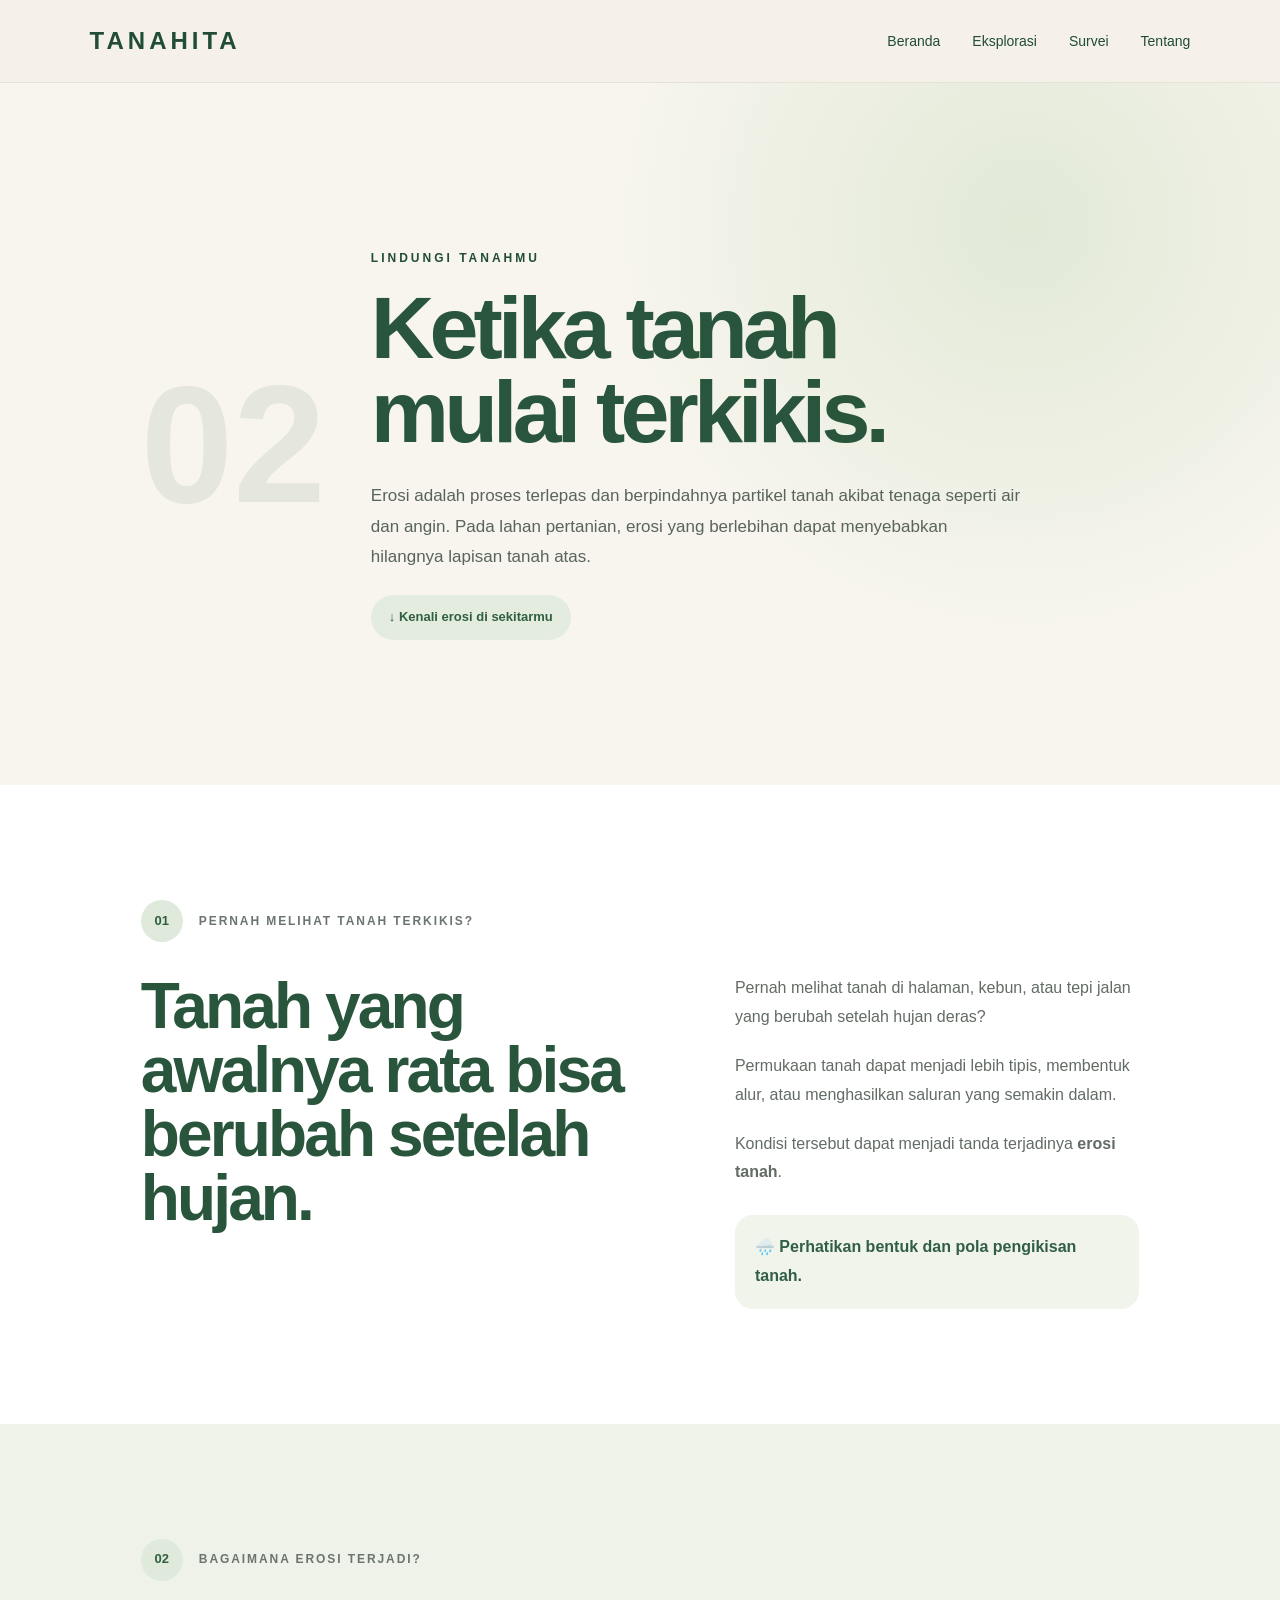
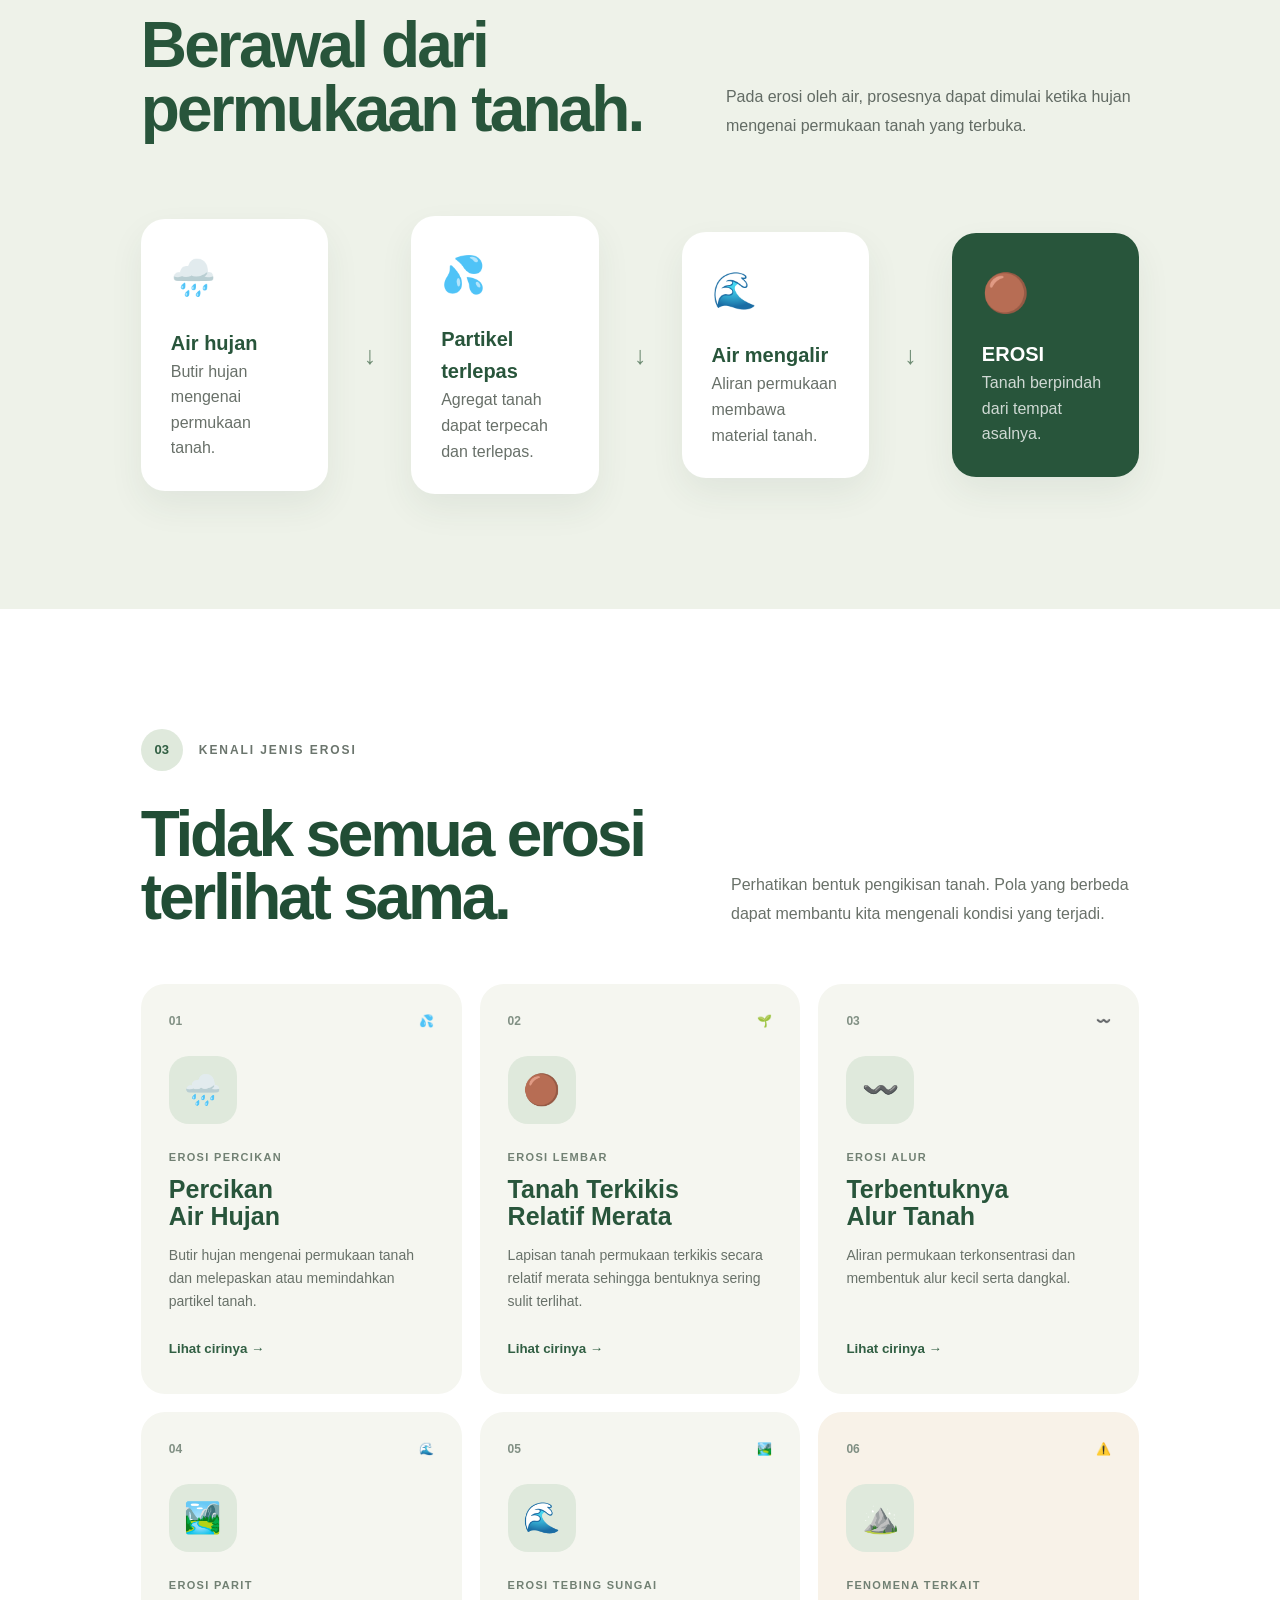
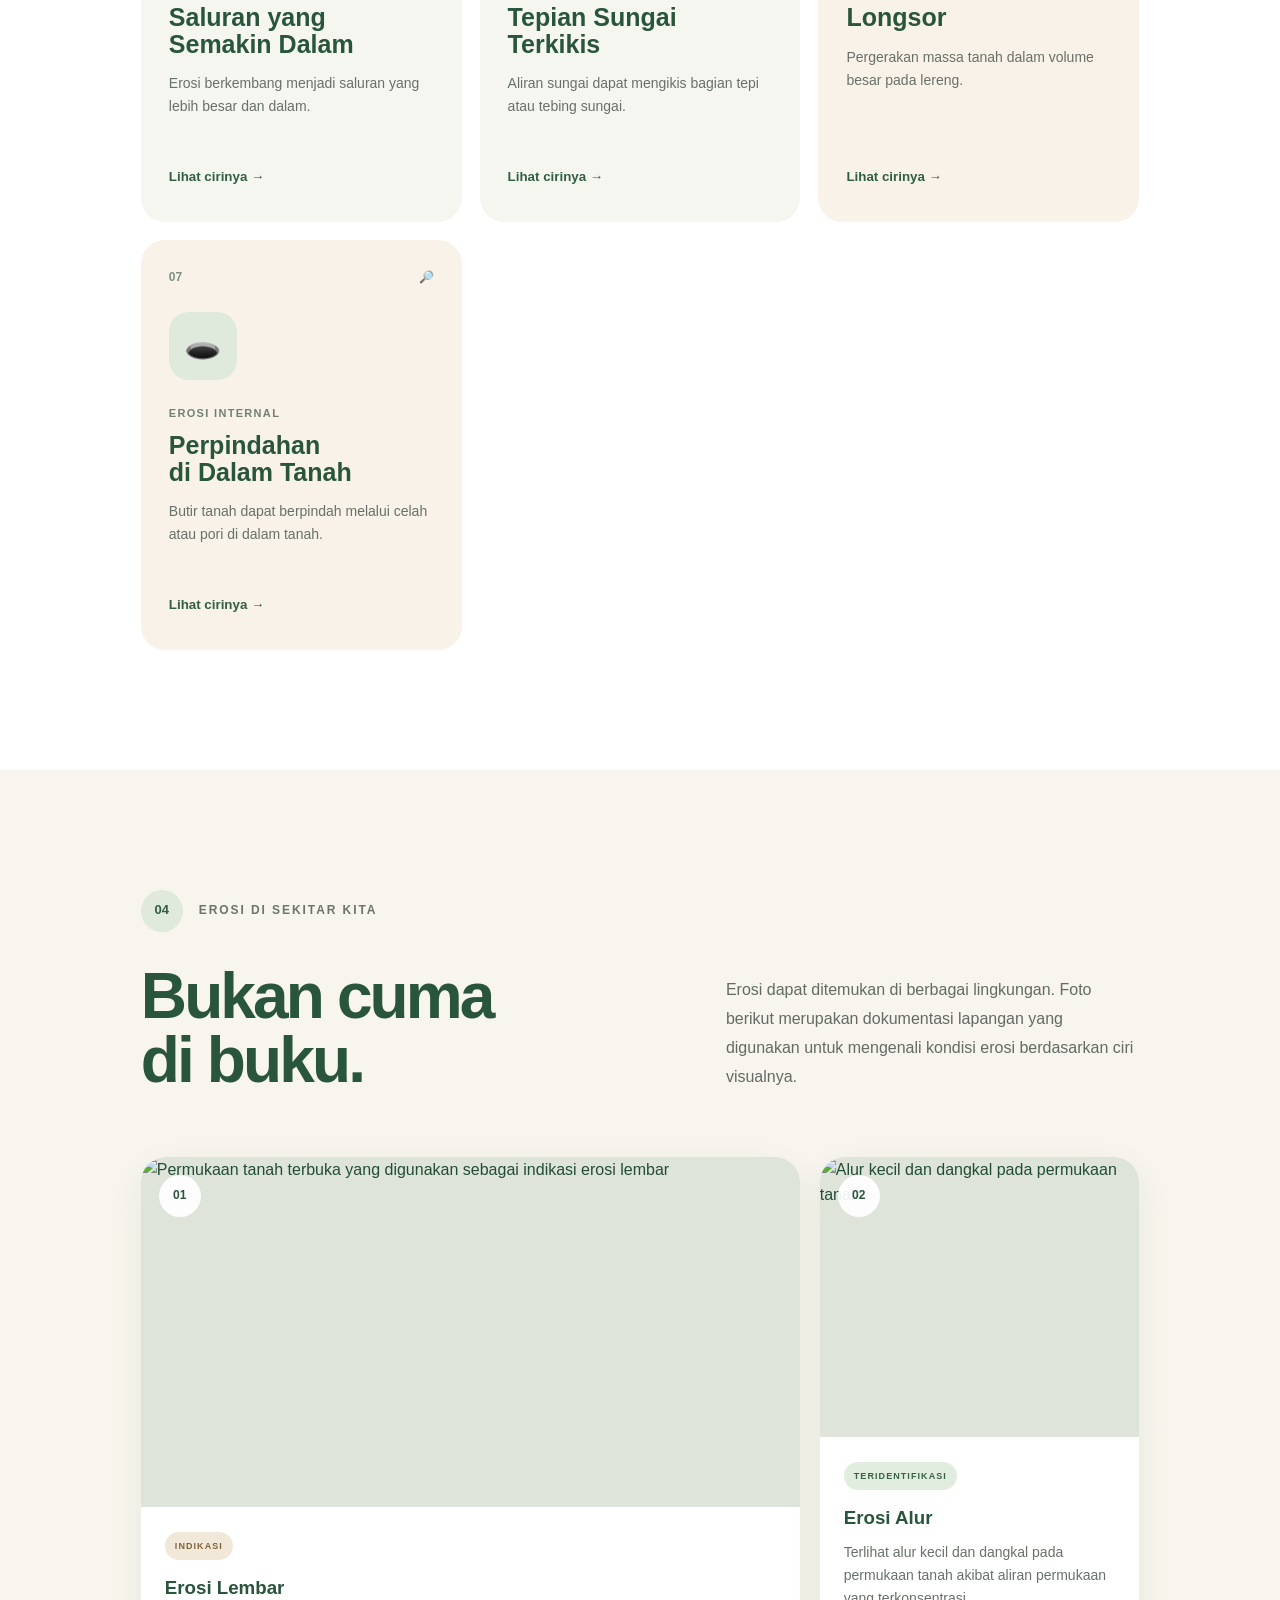
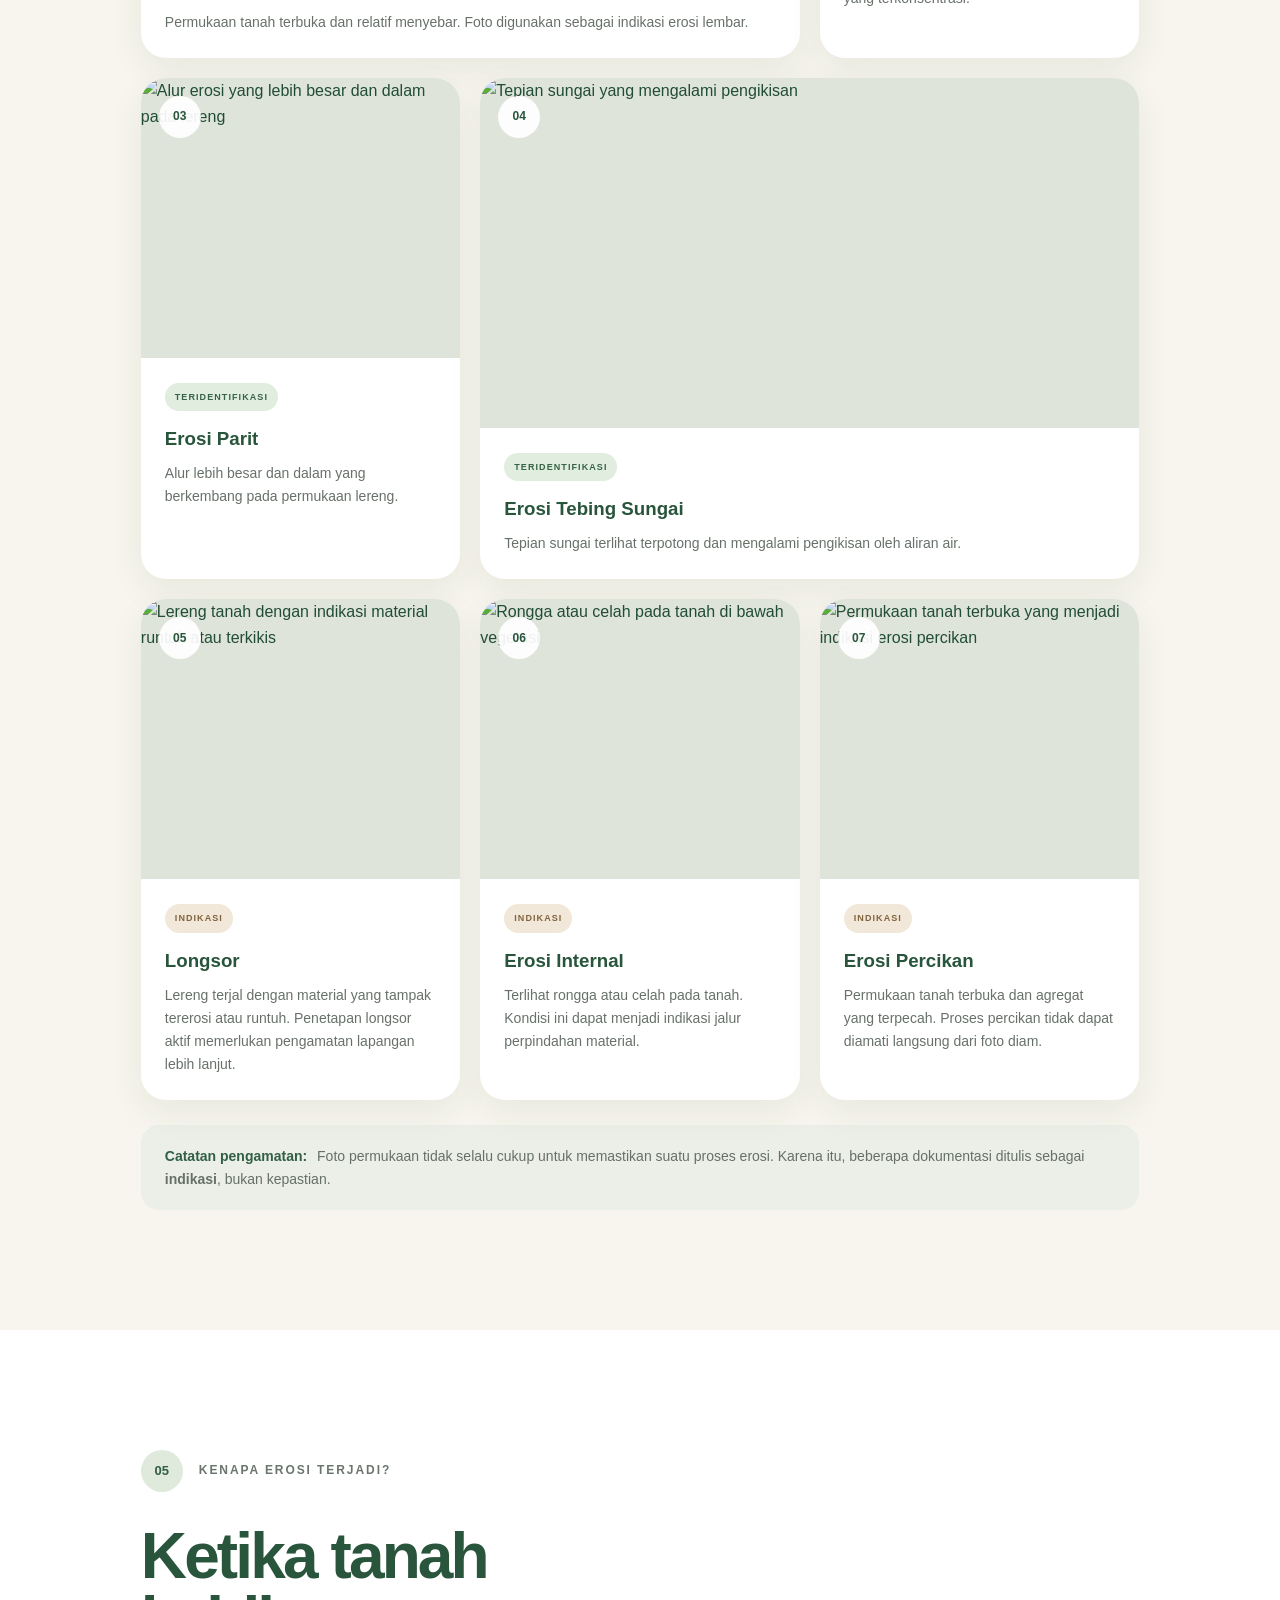
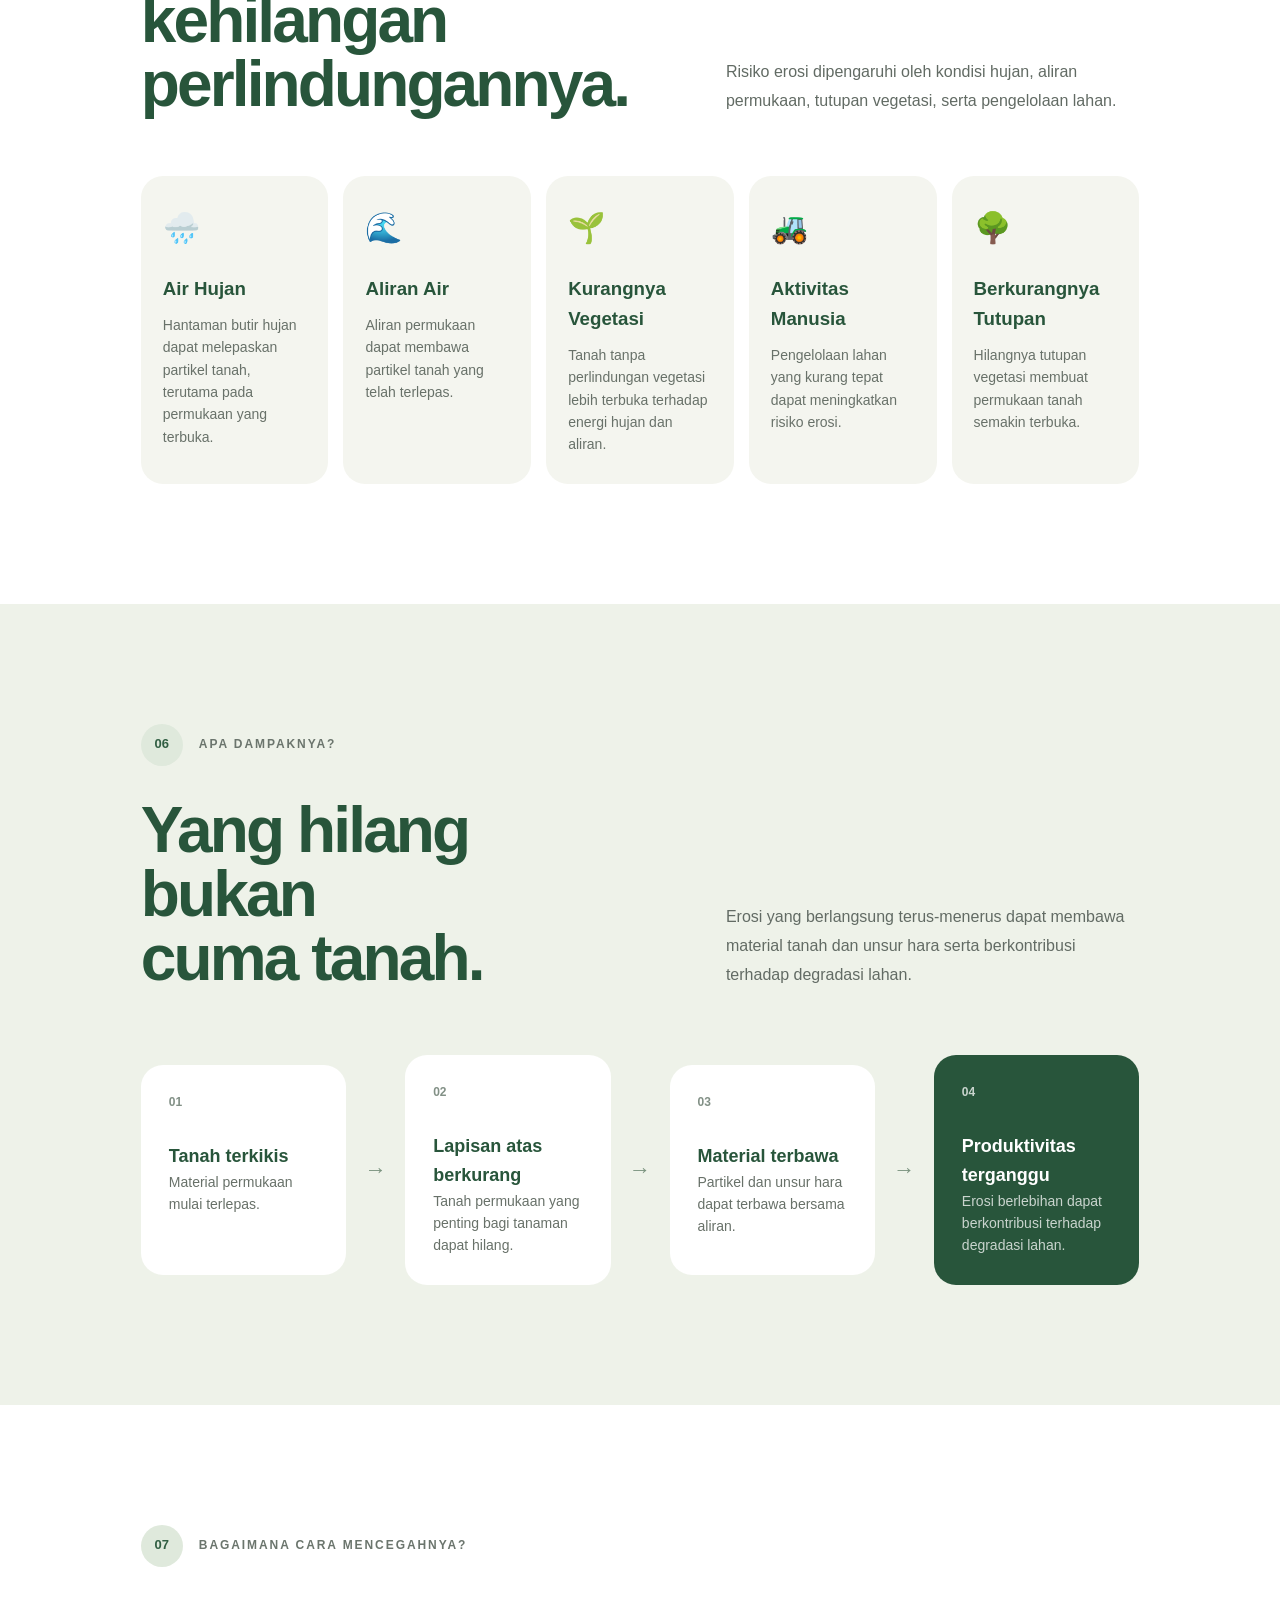
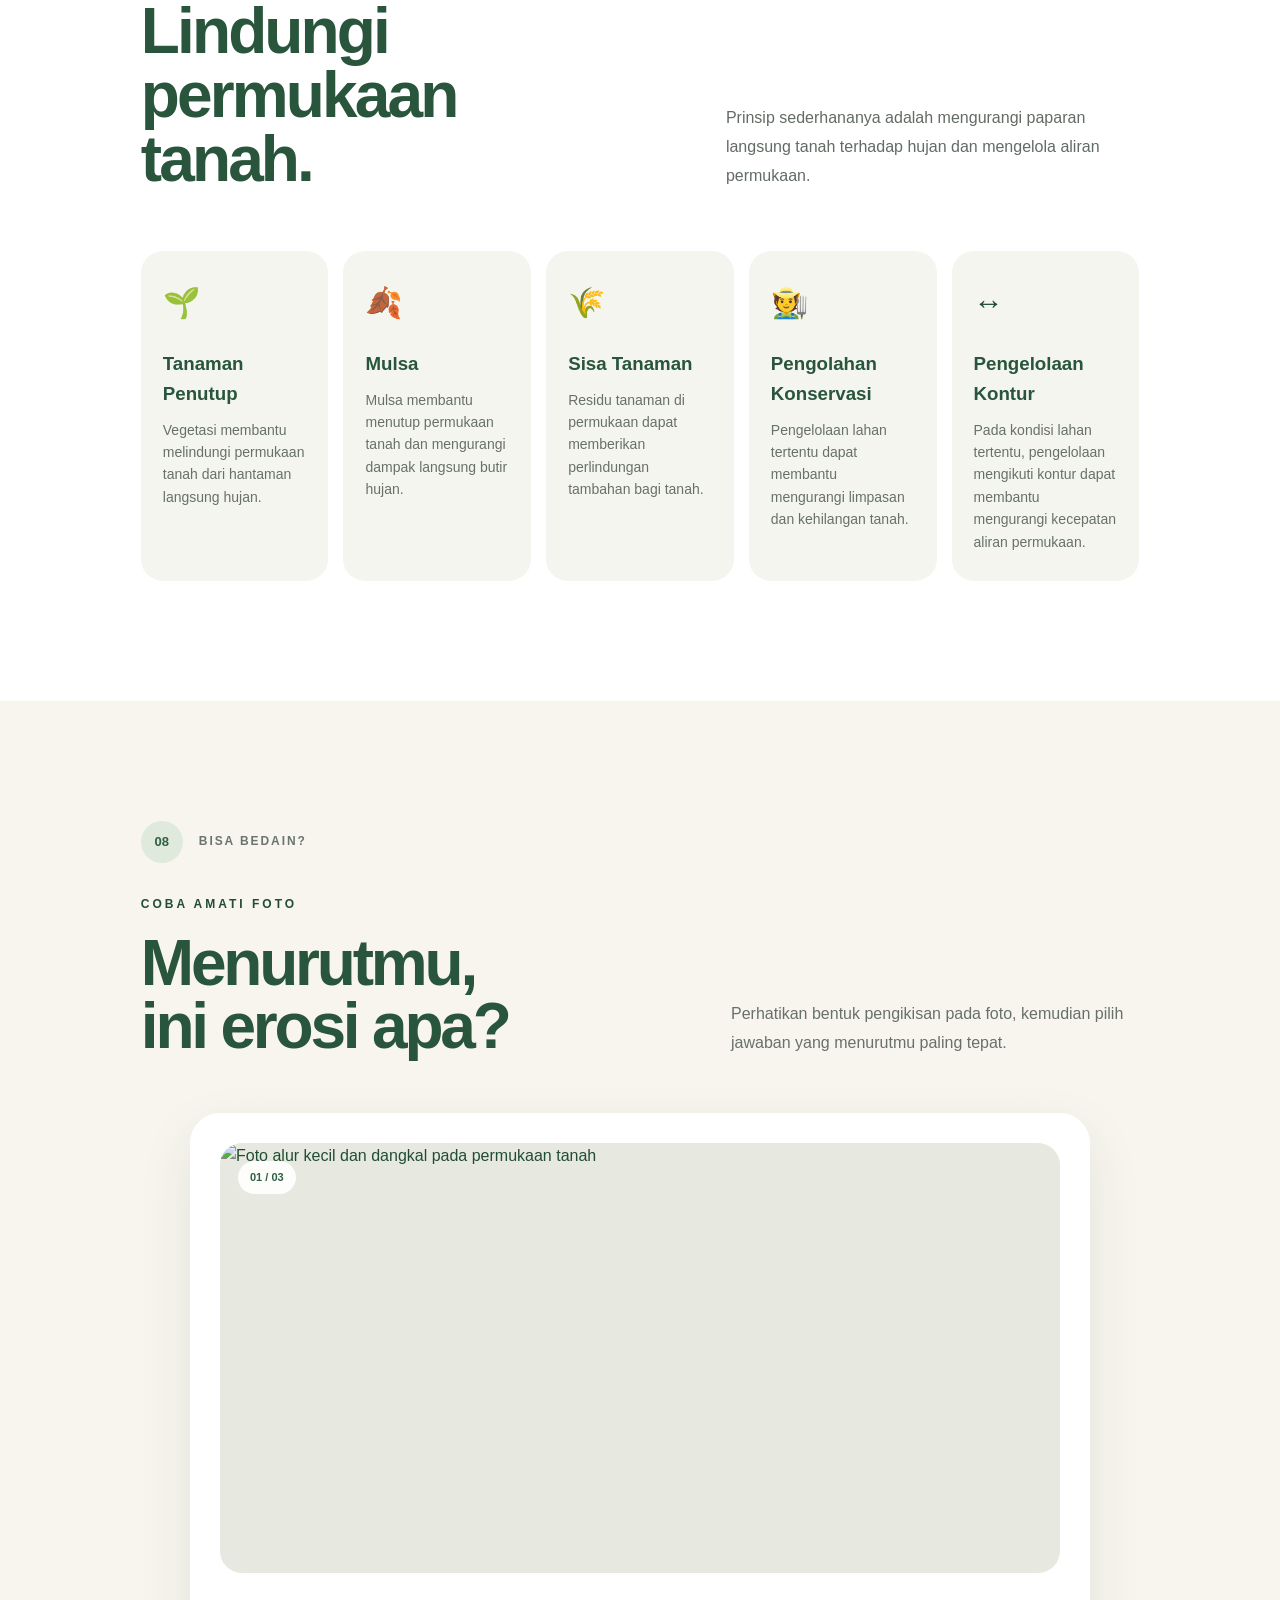
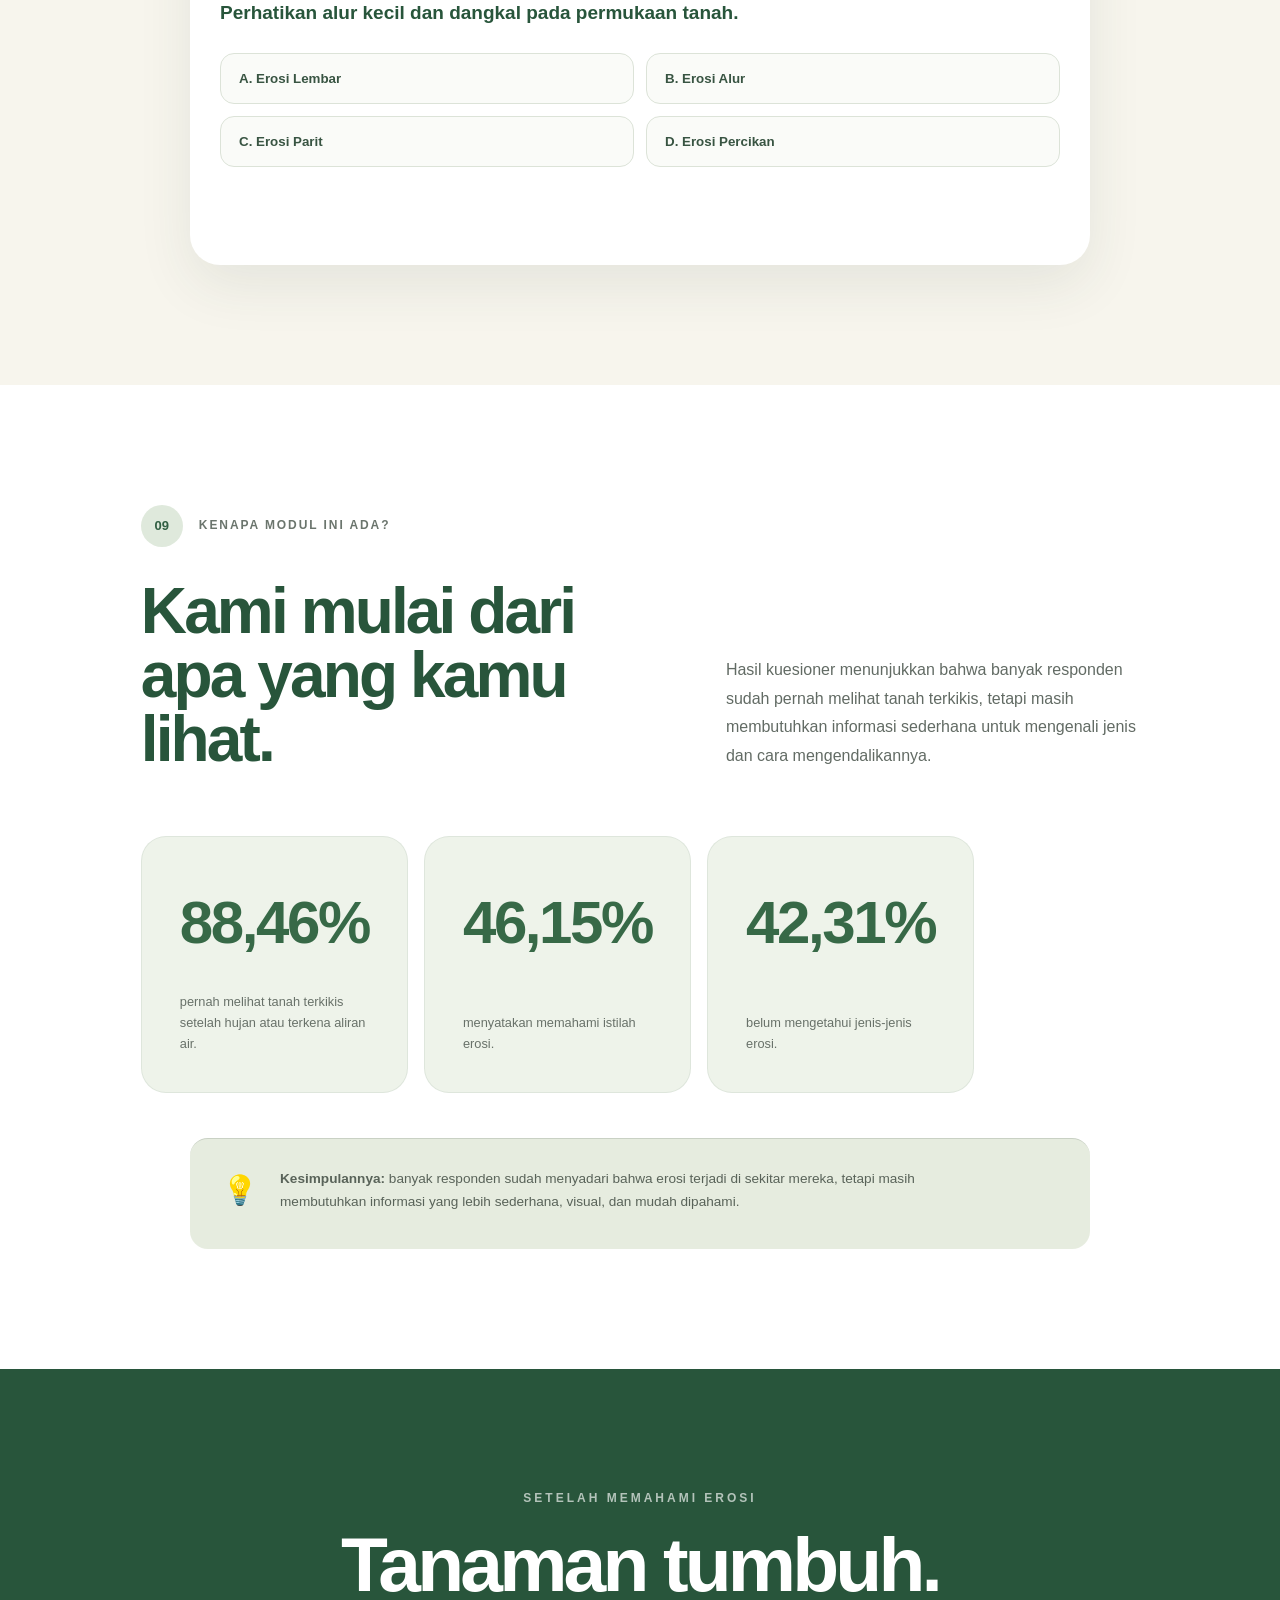
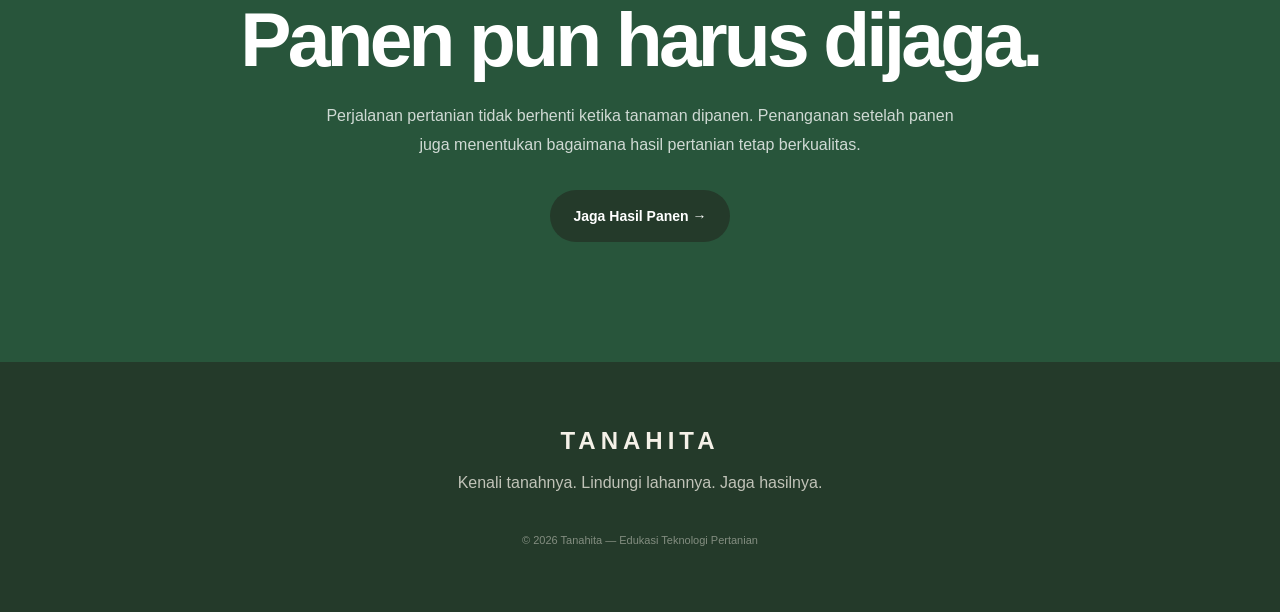
==== erosi.html @ bc2f4af0 "Add files via upload" ====
<!DOCTYPE html>
<html lang="id">

<head>
    <meta charset="UTF-8">
    <meta name="viewport" content="width=device-width, initial-scale=1.0">

    <title>TANAHITA — Lindungi Tanahmu</title>

    <link rel="stylesheet" href="style.css">
</head>


<body class="erosion-page">

    <!-- =====================================================
         NAVBAR
    ====================================================== -->

    <header class="navbar">

        <a href="index.html" class="logo">
            TANAHITA
        </a>

        <nav>
            <a href="index.html">Beranda</a>
            <a href="eksplorasi.html" class="active">Eksplorasi</a>
            <a href="survei.html">Survei</a>
            <a href="tentang.html">Tentang</a>
        </nav>

    </header>


    <main>


        <!-- =================================================
             01 — HERO
        ================================================== -->

        <section class="erosion-hero scroll-reveal">

            <div class="erosion-hero-number">
                02
            </div>

            <div class="erosion-hero-content">

                <p class="eyebrow">
                    LINDUNGI TANAHMU
                </p>

                <h1>
                    Ketika tanah<br>
                    mulai terkikis.
                </h1>

                <p>
                    Erosi adalah proses terlepas dan berpindahnya
                    partikel tanah akibat tenaga seperti air dan angin.
                    Pada lahan pertanian, erosi yang berlebihan dapat
                    menyebabkan hilangnya lapisan tanah atas.
                </p>

                <a href="#kenali-erosi" class="erosion-scroll-link">
                    ↓ Kenali erosi di sekitarmu
                </a>

            </div>

        </section>



        <!-- =================================================
             02 — PERNAH MELIHAT?
        ================================================== -->

        <section class="erosion-intro scroll-reveal">

            <div class="erosion-section-label">
                <span>01</span>
                <p>PERNAH MELIHAT TANAH TERKIKIS?</p>
            </div>

            <div class="erosion-intro-grid">

                <div>

                    <h2>
                        Tanah yang awalnya rata
                        bisa berubah setelah hujan.
                    </h2>

                </div>


                <div class="erosion-intro-text">

                    <p>
                        Pernah melihat tanah di halaman, kebun,
                        atau tepi jalan yang berubah setelah hujan deras?
                    </p>

                    <p>
                        Permukaan tanah dapat menjadi lebih tipis,
                        membentuk alur, atau menghasilkan saluran
                        yang semakin dalam.
                    </p>

                    <p>
                        Kondisi tersebut dapat menjadi tanda terjadinya
                        <strong>erosi tanah</strong>.
                    </p>

                    <div class="erosion-highlight">
                        🌧️ Perhatikan bentuk dan pola pengikisan tanah.
                    </div>

                </div>

            </div>

        </section>



        <!-- =================================================
             03 — BAGAIMANA EROSI TERJADI?
        ================================================== -->

        <section class="erosion-process scroll-reveal">

            <div class="erosion-section-label">
                <span>02</span>
                <p>BAGAIMANA EROSI TERJADI?</p>
            </div>

            <div class="erosion-process-heading">

                <h2>
                    Berawal dari<br>
                    permukaan tanah.
                </h2>

                <p>
                    Pada erosi oleh air, prosesnya dapat dimulai
                    ketika hujan mengenai permukaan tanah yang
                    terbuka.
                </p>

            </div>


            <div class="erosion-process-flow">

                <div class="process-item">
                    <span class="process-icon">🌧️</span>
                    <strong>Air hujan</strong>
                    <p>Butir hujan mengenai permukaan tanah.</p>
                </div>

                <div class="process-arrow">↓</div>

                <div class="process-item">
                    <span class="process-icon">💦</span>
                    <strong>Partikel terlepas</strong>
                    <p>Agregat tanah dapat terpecah dan terlepas.</p>
                </div>

                <div class="process-arrow">↓</div>

                <div class="process-item">
                    <span class="process-icon">🌊</span>
                    <strong>Air mengalir</strong>
                    <p>Aliran permukaan membawa material tanah.</p>
                </div>

                <div class="process-arrow">↓</div>

                <div class="process-result">
                    <span>🟤</span>
                    <strong>EROSI</strong>
                    <p>Tanah berpindah dari tempat asalnya.</p>
                </div>

            </div>

        </section>



        <!-- =================================================
             04 — KENALI JENIS EROSI
        ================================================== -->

        <section
            class="erosion-types scroll-reveal"
            id="kenali-erosi"
        >

            <div class="erosion-section-label">
                <span>03</span>
                <p>KENALI JENIS EROSI</p>
            </div>

            <div class="erosion-types-heading">

                <div>

                    <h2>
                        Tidak semua erosi<br>
                        terlihat sama.
                    </h2>

                </div>

                <p>
                    Perhatikan bentuk pengikisan tanah.
                    Pola yang berbeda dapat membantu kita
                    mengenali kondisi yang terjadi.
                </p>

            </div>


            <div class="erosion-type-grid">


                <!-- PERCIKAN -->

                <article
                    class="erosion-type-card"
                    data-erosion="percikan"
                >

                    <div class="erosion-card-top">
                        <span>01</span>
                        <span>💦</span>
                    </div>

                    <div class="erosion-card-icon">
                        🌧️
                    </div>

                    <p class="erosion-card-label">
                        EROSI PERCIKAN
                    </p>

                    <h3>
                        Percikan<br>
                        Air Hujan
                    </h3>

                    <p>
                        Butir hujan mengenai permukaan tanah
                        dan melepaskan atau memindahkan partikel tanah.
                    </p>

                    <button
                        type="button"
                        class="erosion-detail-button"
                        data-target="percikan"
                    >
                        Lihat cirinya →
                    </button>

                </article>



                <!-- LEMBAR -->

                <article
                    class="erosion-type-card"
                    data-erosion="lembar"
                >

                    <div class="erosion-card-top">
                        <span>02</span>
                        <span>🌱</span>
                    </div>

                    <div class="erosion-card-icon">
                        🟤
                    </div>

                    <p class="erosion-card-label">
                        EROSI LEMBAR
                    </p>

                    <h3>
                        Tanah Terkikis<br>
                        Relatif Merata
                    </h3>

                    <p>
                        Lapisan tanah permukaan terkikis secara
                        relatif merata sehingga bentuknya sering
                        sulit terlihat.
                    </p>

                    <button
                        type="button"
                        class="erosion-detail-button"
                        data-target="lembar"
                    >
                        Lihat cirinya →
                    </button>

                </article>



                <!-- ALUR -->

                <article
                    class="erosion-type-card"
                    data-erosion="alur"
                >

                    <div class="erosion-card-top">
                        <span>03</span>
                        <span>〰️</span>
                    </div>

                    <div class="erosion-card-icon">
                        〰️
                    </div>

                    <p class="erosion-card-label">
                        EROSI ALUR
                    </p>

                    <h3>
                        Terbentuknya<br>
                        Alur Tanah
                    </h3>

                    <p>
                        Aliran permukaan terkonsentrasi dan
                        membentuk alur kecil serta dangkal.
                    </p>

                    <button
                        type="button"
                        class="erosion-detail-button"
                        data-target="alur"
                    >
                        Lihat cirinya →
                    </button>

                </article>



                <!-- PARIT -->

                <article
                    class="erosion-type-card"
                    data-erosion="parit"
                >

                    <div class="erosion-card-top">
                        <span>04</span>
                        <span>🌊</span>
                    </div>

                    <div class="erosion-card-icon">
                        🏞️
                    </div>

                    <p class="erosion-card-label">
                        EROSI PARIT
                    </p>

                    <h3>
                        Saluran yang<br>
                        Semakin Dalam
                    </h3>

                    <p>
                        Erosi berkembang menjadi saluran yang
                        lebih besar dan dalam.
                    </p>

                    <button
                        type="button"
                        class="erosion-detail-button"
                        data-target="parit"
                    >
                        Lihat cirinya →
                    </button>

                </article>



                <!-- TEBING -->

                <article
                    class="erosion-type-card"
                    data-erosion="tebing"
                >

                    <div class="erosion-card-top">
                        <span>05</span>
                        <span>🏞️</span>
                    </div>

                    <div class="erosion-card-icon">
                        🌊
                    </div>

                    <p class="erosion-card-label">
                        EROSI TEBING SUNGAI
                    </p>

                    <h3>
                        Tepian Sungai<br>
                        Terkikis
                    </h3>

                    <p>
                        Aliran sungai dapat mengikis bagian
                        tepi atau tebing sungai.
                    </p>

                    <button
                        type="button"
                        class="erosion-detail-button"
                        data-target="tebing"
                    >
                        Lihat cirinya →
                    </button>

                </article>



                <!-- LONGSOR -->

                <article
                    class="erosion-type-card erosion-related-card"
                    data-erosion="longsor"
                >

                    <div class="erosion-card-top">
                        <span>06</span>
                        <span>⚠️</span>
                    </div>

                    <div class="erosion-card-icon">
                        ⛰️
                    </div>

                    <p class="erosion-card-label">
                        FENOMENA TERKAIT
                    </p>

                    <h3>
                        Longsor
                    </h3>

                    <p>
                        Pergerakan massa tanah dalam volume besar
                        pada lereng.
                    </p>

                    <button
                        type="button"
                        class="erosion-detail-button"
                        data-target="longsor"
                    >
                        Lihat cirinya →
                    </button>

                </article>



                <!-- INTERNAL -->

                <article
                    class="erosion-type-card erosion-related-card"
                    data-erosion="internal"
                >

                    <div class="erosion-card-top">
                        <span>07</span>
                        <span>🔎</span>
                    </div>

                    <div class="erosion-card-icon">
                        🕳️
                    </div>

                    <p class="erosion-card-label">
                        EROSI INTERNAL
                    </p>

                    <h3>
                        Perpindahan<br>
                        di Dalam Tanah
                    </h3>

                    <p>
                        Butir tanah dapat berpindah melalui
                        celah atau pori di dalam tanah.
                    </p>

                    <button
                        type="button"
                        class="erosion-detail-button"
                        data-target="internal"
                    >
                        Lihat cirinya →
                    </button>

                </article>

            </div>



            <!-- DETAIL JENIS -->

            <div class="erosion-detail-panel" id="erosionDetailPanel">

                <div class="erosion-detail-content">

                    <span class="erosion-detail-icon" id="erosionDetailIcon">
                        🌱
                    </span>

                    <div>

                        <p class="eyebrow">
                            KENALI LEBIH DEKAT
                        </p>

                        <h3 id="erosionDetailTitle">
                            Pilih salah satu jenis erosi
                        </h3>

                        <p id="erosionDetailText">
                            Klik kartu di atas untuk melihat
                            ciri-ciri sederhananya.
                        </p>

                        <div
                            class="erosion-detail-note"
                            id="erosionDetailNote"
                        >
                        </div>

                    </div>

                </div>

            </div>

        </section>



        <!-- =================================================
             05 — FOTO LAPANGAN
        ================================================== -->

        <section class="erosion-field scroll-reveal">

            <div class="erosion-section-label">
                <span>04</span>
                <p>EROSI DI SEKITAR KITA</p>
            </div>


            <div class="erosion-field-heading">

                <h2>
                    Bukan cuma<br>
                    di buku.
                </h2>

                <p>
                    Erosi dapat ditemukan di berbagai lingkungan.
                    Foto berikut merupakan dokumentasi lapangan
                    yang digunakan untuk mengenali kondisi erosi
                    berdasarkan ciri visualnya.
                </p>

            </div>


            <div class="field-photo-grid">


                <!-- FOTO 1 -->

                <article class="field-photo-card field-photo-large">

                    <div class="field-image-wrap">

                        <img
                            src="erosi-assets/erosi-01-lembar.jpg"
                            alt="Permukaan tanah terbuka yang digunakan sebagai indikasi erosi lembar"
                        >

                        <span class="field-photo-number">
                            01
                        </span>

                    </div>

                    <div class="field-photo-info">

                        <span class="field-status indication">
                            INDIKASI
                        </span>

                        <h3>
                            Erosi Lembar
                        </h3>

                        <p>
                            Permukaan tanah terbuka dan relatif
                            menyebar. Foto digunakan sebagai indikasi
                            erosi lembar.
                        </p>

                    </div>

                </article>



                <!-- FOTO 2 -->

                <article class="field-photo-card">

                    <div class="field-image-wrap">

                        <img
                            src="erosi-assets/erosi-02-alur.jpg"
                            alt="Alur kecil dan dangkal pada permukaan tanah"
                        >

                        <span class="field-photo-number">
                            02
                        </span>

                    </div>

                    <div class="field-photo-info">

                        <span class="field-status identified">
                            TERIDENTIFIKASI
                        </span>

                        <h3>
                            Erosi Alur
                        </h3>

                        <p>
                            Terlihat alur kecil dan dangkal pada
                            permukaan tanah akibat aliran permukaan
                            yang terkonsentrasi.
                        </p>

                    </div>

                </article>



                <!-- FOTO 3 -->

                <article class="field-photo-card">

                    <div class="field-image-wrap">

                        <img
                            src="erosi-assets/erosi-03-parit.jpg"
                            alt="Alur erosi yang lebih besar dan dalam pada lereng"
                        >

                        <span class="field-photo-number">
                            03
                        </span>

                    </div>

                    <div class="field-photo-info">

                        <span class="field-status identified">
                            TERIDENTIFIKASI
                        </span>

                        <h3>
                            Erosi Parit
                        </h3>

                        <p>
                            Alur lebih besar dan dalam yang berkembang
                            pada permukaan lereng.
                        </p>

                    </div>

                </article>



                <!-- FOTO 4 -->

                <article class="field-photo-card field-photo-large">

                    <div class="field-image-wrap">

                        <img
                            src="erosi-assets/erosi-04-tebing.jpg"
                            alt="Tepian sungai yang mengalami pengikisan"
                        >

                        <span class="field-photo-number">
                            04
                        </span>

                    </div>

                    <div class="field-photo-info">

                        <span class="field-status identified">
                            TERIDENTIFIKASI
                        </span>

                        <h3>
                            Erosi Tebing Sungai
                        </h3>

                        <p>
                            Tepian sungai terlihat terpotong dan
                            mengalami pengikisan oleh aliran air.
                        </p>

                    </div>

                </article>



                <!-- FOTO 5 -->

                <article class="field-photo-card">

                    <div class="field-image-wrap">

                        <img
                            src="erosi-assets/erosi-05-longsor.jpg"
                            alt="Lereng tanah dengan indikasi material runtuh atau terkikis"
                        >

                        <span class="field-photo-number">
                            05
                        </span>

                    </div>

                    <div class="field-photo-info">

                        <span class="field-status indication">
                            INDIKASI
                        </span>

                        <h3>
                            Longsor
                        </h3>

                        <p>
                            Lereng terjal dengan material yang tampak
                            tererosi atau runtuh. Penetapan longsor aktif
                            memerlukan pengamatan lapangan lebih lanjut.
                        </p>

                    </div>

                </article>



                <!-- FOTO 6 -->

                <article class="field-photo-card">

                    <div class="field-image-wrap">

                        <img
                            src="erosi-assets/erosi-06-internal.jpg"
                            alt="Rongga atau celah pada tanah di bawah vegetasi"
                        >

                        <span class="field-photo-number">
                            06
                        </span>

                    </div>

                    <div class="field-photo-info">

                        <span class="field-status indication">
                            INDIKASI
                        </span>

                        <h3>
                            Erosi Internal
                        </h3>

                        <p>
                            Terlihat rongga atau celah pada tanah.
                            Kondisi ini dapat menjadi indikasi jalur
                            perpindahan material.
                        </p>

                    </div>

                </article>



                <!-- FOTO 7 -->

                <article class="field-photo-card">

                    <div class="field-image-wrap">

                        <img
                            src="erosi-assets/erosi-07-percikan.jpg"
                            alt="Permukaan tanah terbuka yang menjadi indikasi erosi percikan"
                        >

                        <span class="field-photo-number">
                            07
                        </span>

                    </div>

                    <div class="field-photo-info">

                        <span class="field-status indication">
                            INDIKASI
                        </span>

                        <h3>
                            Erosi Percikan
                        </h3>

                        <p>
                            Permukaan tanah terbuka dan agregat yang
                            terpecah. Proses percikan tidak dapat
                            diamati langsung dari foto diam.
                        </p>

                    </div>

                </article>

            </div>


            <div class="field-note">

                <strong>Catatan pengamatan:</strong>

                <span>
                    Foto permukaan tidak selalu cukup untuk memastikan
                    suatu proses erosi. Karena itu, beberapa dokumentasi
                    ditulis sebagai <b>indikasi</b>, bukan kepastian.
                </span>

            </div>

        </section>



        <!-- =================================================
             06 — PENYEBAB
        ================================================== -->

        <section class="erosion-causes scroll-reveal">

            <div class="erosion-section-label">
                <span>05</span>
                <p>KENAPA EROSI TERJADI?</p>
            </div>

            <div class="erosion-causes-heading">

                <h2>
                    Ketika tanah kehilangan<br>
                    perlindungannya.
                </h2>

                <p>
                    Risiko erosi dipengaruhi oleh kondisi hujan,
                    aliran permukaan, tutupan vegetasi, serta
                    pengelolaan lahan.
                </p>

            </div>


            <div class="cause-grid">

                <article class="cause-card">
                    <span>🌧️</span>
                    <h3>Air Hujan</h3>
                    <p>
                        Hantaman butir hujan dapat melepaskan
                        partikel tanah, terutama pada permukaan
                        yang terbuka.
                    </p>
                </article>

                <article class="cause-card">
                    <span>🌊</span>
                    <h3>Aliran Air</h3>
                    <p>
                        Aliran permukaan dapat membawa partikel
                        tanah yang telah terlepas.
                    </p>
                </article>

                <article class="cause-card">
                    <span>🌱</span>
                    <h3>Kurangnya Vegetasi</h3>
                    <p>
                        Tanah tanpa perlindungan vegetasi lebih
                        terbuka terhadap energi hujan dan aliran.
                    </p>
                </article>

                <article class="cause-card">
                    <span>🚜</span>
                    <h3>Aktivitas Manusia</h3>
                    <p>
                        Pengelolaan lahan yang kurang tepat dapat
                        meningkatkan risiko erosi.
                    </p>
                </article>

                <article class="cause-card">
                    <span>🌳</span>
                    <h3>Berkurangnya Tutupan</h3>
                    <p>
                        Hilangnya tutupan vegetasi membuat permukaan
                        tanah semakin terbuka.
                    </p>
                </article>

            </div>

        </section>



        <!-- =================================================
             07 — DAMPAK
        ================================================== -->

        <section class="erosion-impact scroll-reveal">

            <div class="erosion-section-label">
                <span>06</span>
                <p>APA DAMPAKNYA?</p>
            </div>

            <div class="erosion-impact-heading">

                <h2>
                    Yang hilang bukan<br>
                    cuma tanah.
                </h2>

                <p>
                    Erosi yang berlangsung terus-menerus dapat
                    membawa material tanah dan unsur hara serta
                    berkontribusi terhadap degradasi lahan.
                </p>

            </div>


            <div class="impact-flow">

                <div class="impact-step">
                    <span>01</span>
                    <strong>Tanah terkikis</strong>
                    <p>
                        Material permukaan mulai terlepas.
                    </p>
                </div>

                <div class="impact-line">→</div>

                <div class="impact-step">
                    <span>02</span>
                    <strong>Lapisan atas berkurang</strong>
                    <p>
                        Tanah permukaan yang penting bagi tanaman
                        dapat hilang.
                    </p>
                </div>

                <div class="impact-line">→</div>

                <div class="impact-step">
                    <span>03</span>
                    <strong>Material terbawa</strong>
                    <p>
                        Partikel dan unsur hara dapat terbawa
                        bersama aliran.
                    </p>
                </div>

                <div class="impact-line">→</div>

                <div class="impact-step impact-final">
                    <span>04</span>
                    <strong>Produktivitas terganggu</strong>
                    <p>
                        Erosi berlebihan dapat berkontribusi
                        terhadap degradasi lahan.
                    </p>
                </div>

            </div>

        </section>



        <!-- =================================================
             08 — PENCEGAHAN
        ================================================== -->

        <section class="erosion-prevention scroll-reveal">

            <div class="erosion-section-label">
                <span>07</span>
                <p>BAGAIMANA CARA MENCEGAHNYA?</p>
            </div>

            <div class="erosion-prevention-heading">

                <h2>
                    Lindungi permukaan<br>
                    tanah.
                </h2>

                <p>
                    Prinsip sederhananya adalah mengurangi paparan
                    langsung tanah terhadap hujan dan mengelola
                    aliran permukaan.
                </p>

            </div>


            <div class="prevention-grid">

                <article class="prevention-card">
                    <span>🌱</span>
                    <h3>Tanaman Penutup</h3>
                    <p>
                        Vegetasi membantu melindungi permukaan tanah
                        dari hantaman langsung hujan.
                    </p>
                </article>

                <article class="prevention-card">
                    <span>🍂</span>
                    <h3>Mulsa</h3>
                    <p>
                        Mulsa membantu menutup permukaan tanah dan
                        mengurangi dampak langsung butir hujan.
                    </p>
                </article>

                <article class="prevention-card">
                    <span>🌾</span>
                    <h3>Sisa Tanaman</h3>
                    <p>
                        Residu tanaman di permukaan dapat memberikan
                        perlindungan tambahan bagi tanah.
                    </p>
                </article>

                <article class="prevention-card">
                    <span>🧑‍🌾</span>
                    <h3>Pengolahan Konservasi</h3>
                    <p>
                        Pengelolaan lahan tertentu dapat membantu
                        mengurangi limpasan dan kehilangan tanah.
                    </p>
                </article>

                <article class="prevention-card">
                    <span>↔️</span>
                    <h3>Pengelolaan Kontur</h3>
                    <p>
                        Pada kondisi lahan tertentu, pengelolaan
                        mengikuti kontur dapat membantu mengurangi
                        kecepatan aliran permukaan.
                    </p>
                </article>

            </div>

        </section>



        <!-- =================================================
             09 — KUIS
        ================================================== -->

        <section class="erosion-quiz scroll-reveal">

            <div class="erosion-section-label">
                <span>08</span>
                <p>BISA BEDAIN?</p>
            </div>

            <div class="quiz-heading">

                <div>

                    <p class="eyebrow">
                        COBA AMATI FOTO
                    </p>

                    <h2>
                        Menurutmu,<br>
                        ini erosi apa?
                    </h2>

                </div>

                <p>
                    Perhatikan bentuk pengikisan pada foto,
                    kemudian pilih jawaban yang menurutmu paling tepat.
                </p>

            </div>


            <div class="erosion-quiz-box">

                <!-- QUESTION 1 -->

                <div
                    class="erosion-quiz-question active"
                    data-quiz-question="1"
                >

                    <div class="quiz-photo">

                        <img
                            src="erosi-assets/erosi-02-alur.jpg"
                            alt="Foto alur kecil dan dangkal pada permukaan tanah"
                        >

                        <span class="quiz-number">
                            01 / 03
                        </span>

                    </div>

                    <p class="quiz-question-text">
                        Perhatikan alur kecil dan dangkal
                        pada permukaan tanah.
                    </p>

                    <div class="quiz-options">

                        <button
                            type="button"
                            class="erosion-quiz-option"
                            data-answer="lembar"
                        >
                            A. Erosi Lembar
                        </button>

                        <button
                            type="button"
                            class="erosion-quiz-option"
                            data-answer="alur"
                        >
                            B. Erosi Alur
                        </button>

                        <button
                            type="button"
                            class="erosion-quiz-option"
                            data-answer="parit"
                        >
                            C. Erosi Parit
                        </button>

                        <button
                            type="button"
                            class="erosion-quiz-option"
                            data-answer="percikan"
                        >
                            D. Erosi Percikan
                        </button>

                    </div>

                    <div class="quiz-feedback"></div>

                </div>



                <!-- QUESTION 2 -->

                <div
                    class="erosion-quiz-question"
                    data-quiz-question="2"
                >

                    <div class="quiz-photo">

                        <img
                            src="erosi-assets/erosi-03-parit.jpg"
                            alt="Foto alur erosi yang lebih besar dan dalam"
                        >

                        <span class="quiz-number">
                            02 / 03
                        </span>

                    </div>

                    <p class="quiz-question-text">
                        Saluran pada foto sudah lebih besar
                        dan dalam. Menurutmu, ini termasuk...
                    </p>

                    <div class="quiz-options">

                        <button
                            type="button"
                            class="erosion-quiz-option"
                            data-answer="lembar"
                        >
                            A. Erosi Lembar
                        </button>

                        <button
                            type="button"
                            class="erosion-quiz-option"
                            data-answer="alur"
                        >
                            B. Erosi Alur
                        </button>

                        <button
                            type="button"
                            class="erosion-quiz-option"
                            data-answer="parit"
                        >
                            C. Erosi Parit
                        </button>

                        <button
                            type="button"
                            class="erosion-quiz-option"
                            data-answer="percikan"
                        >
                            D. Erosi Percikan
                        </button>

                    </div>

                    <div class="quiz-feedback"></div>

                </div>



                <!-- QUESTION 3 -->

                <div
                    class="erosion-quiz-question"
                    data-quiz-question="3"
                >

                    <div class="quiz-photo">

                        <img
                            src="erosi-assets/erosi-04-tebing.jpg"
                            alt="Foto tepian sungai yang mengalami pengikisan"
                        >

                        <span class="quiz-number">
                            03 / 03
                        </span>

                    </div>

                    <p class="quiz-question-text">
                        Foto menunjukkan tepian sungai
                        yang mengalami pengikisan. Ini merupakan...
                    </p>

                    <div class="quiz-options">

                        <button
                            type="button"
                            class="erosion-quiz-option"
                            data-answer="lembar"
                        >
                            A. Erosi Lembar
                        </button>

                        <button
                            type="button"
                            class="erosion-quiz-option"
                            data-answer="alur"
                        >
                            B. Erosi Alur
                        </button>

                        <button
                            type="button"
                            class="erosion-quiz-option"
                            data-answer="parit"
                        >
                            C. Erosi Parit
                        </button>

                        <button
                            type="button"
                            class="erosion-quiz-option"
                            data-answer="tebing"
                        >
                            D. Erosi Tebing Sungai
                        </button>

                    </div>

                    <div class="quiz-feedback"></div>

                </div>



                <!-- QUIZ RESULT -->

                <div
                    class="erosion-quiz-result"
                    id="erosionQuizResult"
                >

                    <div class="quiz-result-icon">
                        🌱
                    </div>

                    <p class="eyebrow">
                        HASIL KUIS
                    </p>

                    <h3 id="erosionQuizScore">
                        0 / 3
                    </h3>

                    <p id="erosionQuizMessage">
                        Yuk coba lagi dan perhatikan bentuk
                        pengikisan tanahnya.
                    </p>

                    <button
                        type="button"
                        id="resetErosionQuiz"
                        class="button button-dark"
                    >
                        Coba Lagi
                    </button>

                </div>

            </div>

        </section>



        <!-- =================================================
             10 — SURVEY
        ================================================== -->

        <section class="erosion-survey scroll-reveal">

            <div class="erosion-section-label">
                <span>09</span>
                <p>KENAPA MODUL INI ADA?</p>
            </div>


            <div class="erosion-survey-heading">

                <h2>
                    Kami mulai dari<br>
                    apa yang kamu lihat.
                </h2>

                <p>
                    Hasil kuesioner menunjukkan bahwa banyak responden
                    sudah pernah melihat tanah terkikis, tetapi masih
                    membutuhkan informasi sederhana untuk mengenali
                    jenis dan cara mengendalikannya.
                </p>

            </div>


            <div class="survey-stat-grid">

                <article class="survey-stat-card">

                    <strong>
                        88,46%
                    </strong>

                    <p>
                        pernah melihat tanah terkikis setelah hujan
                        atau terkena aliran air.
                    </p>

                </article>


                <article class="survey-stat-card">

                    <strong>
                        46,15%
                    </strong>

                    <p>
                        menyatakan memahami istilah erosi.
                    </p>

                </article>


                <article class="survey-stat-card">

                    <strong>
                        42,31%
                    </strong>

                    <p>
                        belum mengetahui jenis-jenis erosi.
                    </p>

                </article>

            </div>


            <div class="survey-conclusion">

                <span>💡</span>

                <p>
                    <strong>Kesimpulannya:</strong>
                    banyak responden sudah menyadari bahwa erosi
                    terjadi di sekitar mereka, tetapi masih membutuhkan
                    informasi yang lebih sederhana, visual, dan mudah
                    dipahami.
                </p>

            </div>

        </section>



        <!-- =================================================
             11 — CTA
        ================================================== -->

        <section class="erosion-final-cta scroll-reveal">

            <p class="eyebrow">
                SETELAH MEMAHAMI EROSI
            </p>

            <h2>
                Tanaman tumbuh.<br>
                Panen pun harus dijaga.
            </h2>

            <p>
                Perjalanan pertanian tidak berhenti ketika tanaman
                dipanen. Penanganan setelah panen juga menentukan
                bagaimana hasil pertanian tetap berkualitas.
            </p>

            <a
                href="pascapanen.html"
                class="button button-light"
            >
                Jaga Hasil Panen →
            </a>

        </section>

    </main>



    <!-- =====================================================
         FOOTER
    ====================================================== -->

    <footer>

        <div class="footer-logo">
            TANAHITA
        </div>

        <p>
            Kenali tanahnya.
            Lindungi lahannya.
            Jaga hasilnya.
        </p>

        <span>
            © 2026 Tanahita — Edukasi Teknologi Pertanian
        </span>

    </footer>


    <script src="script.js"></script>

</body>

</html>
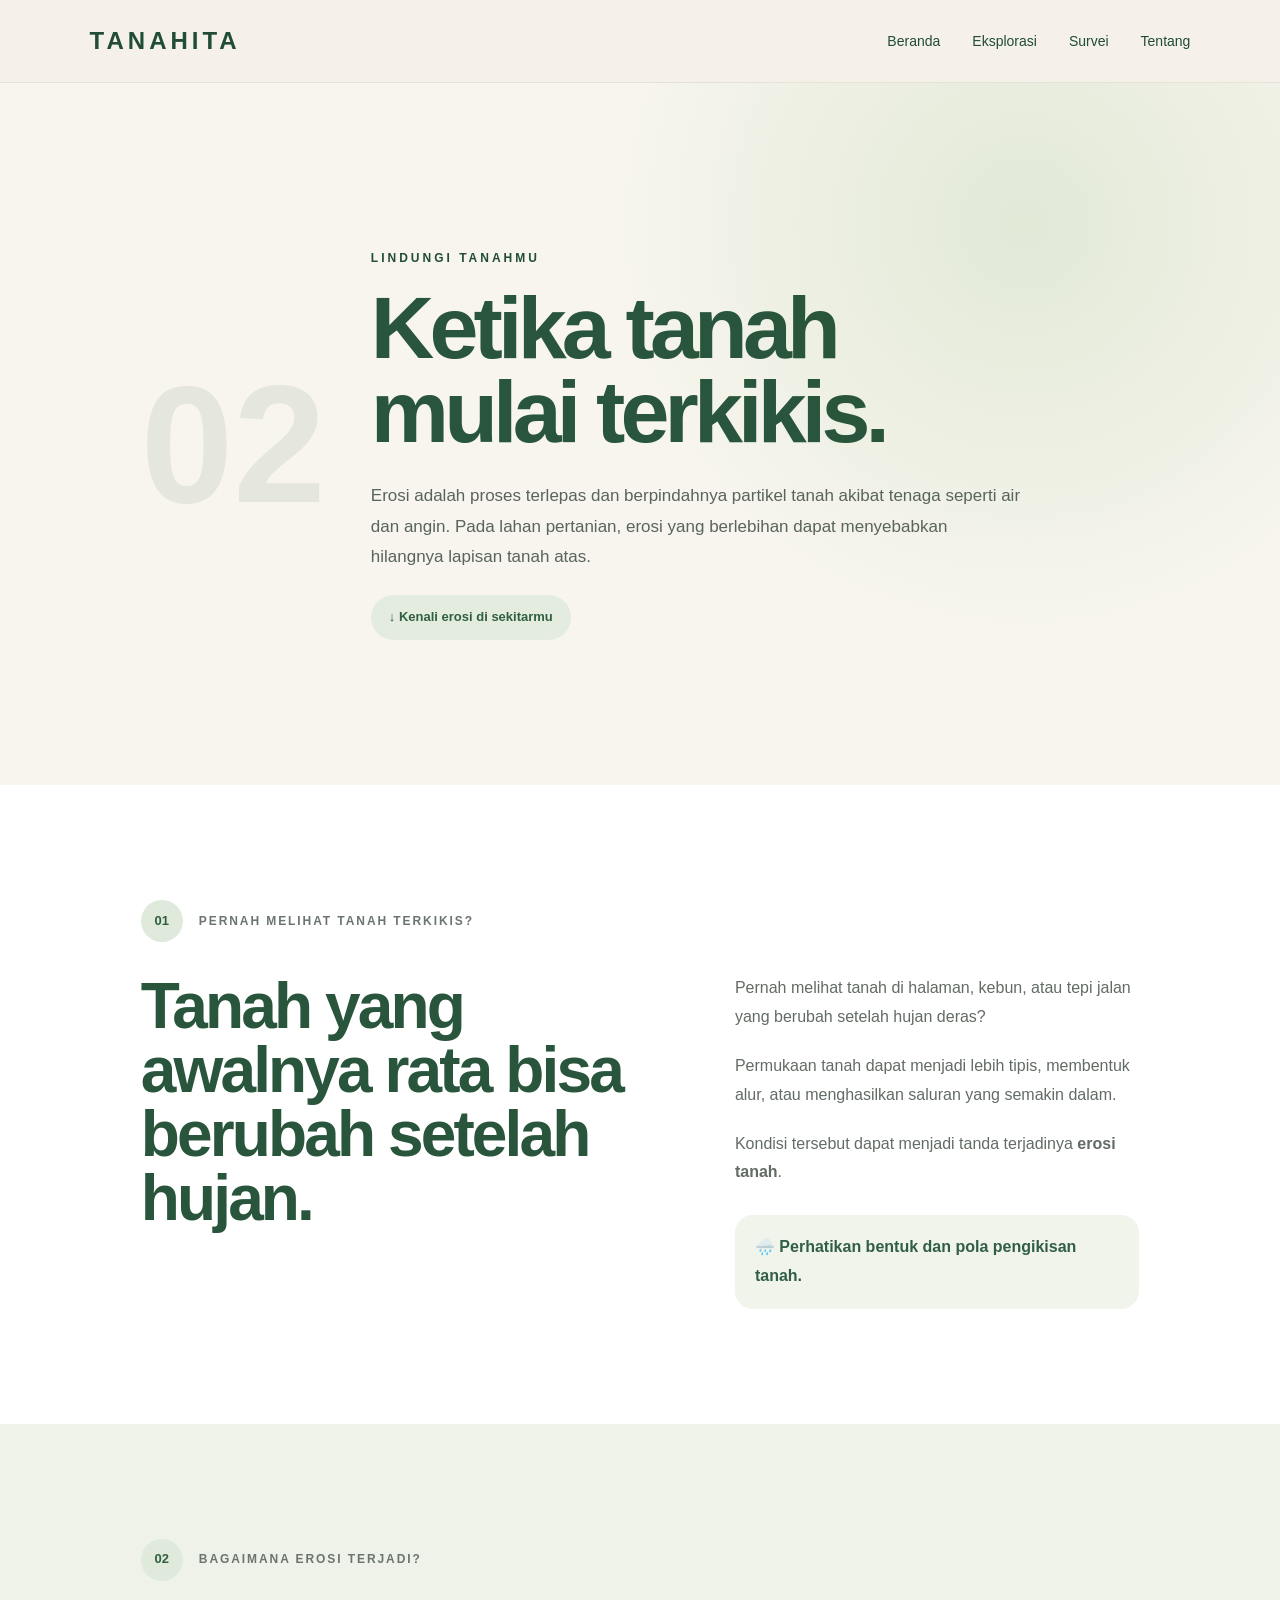
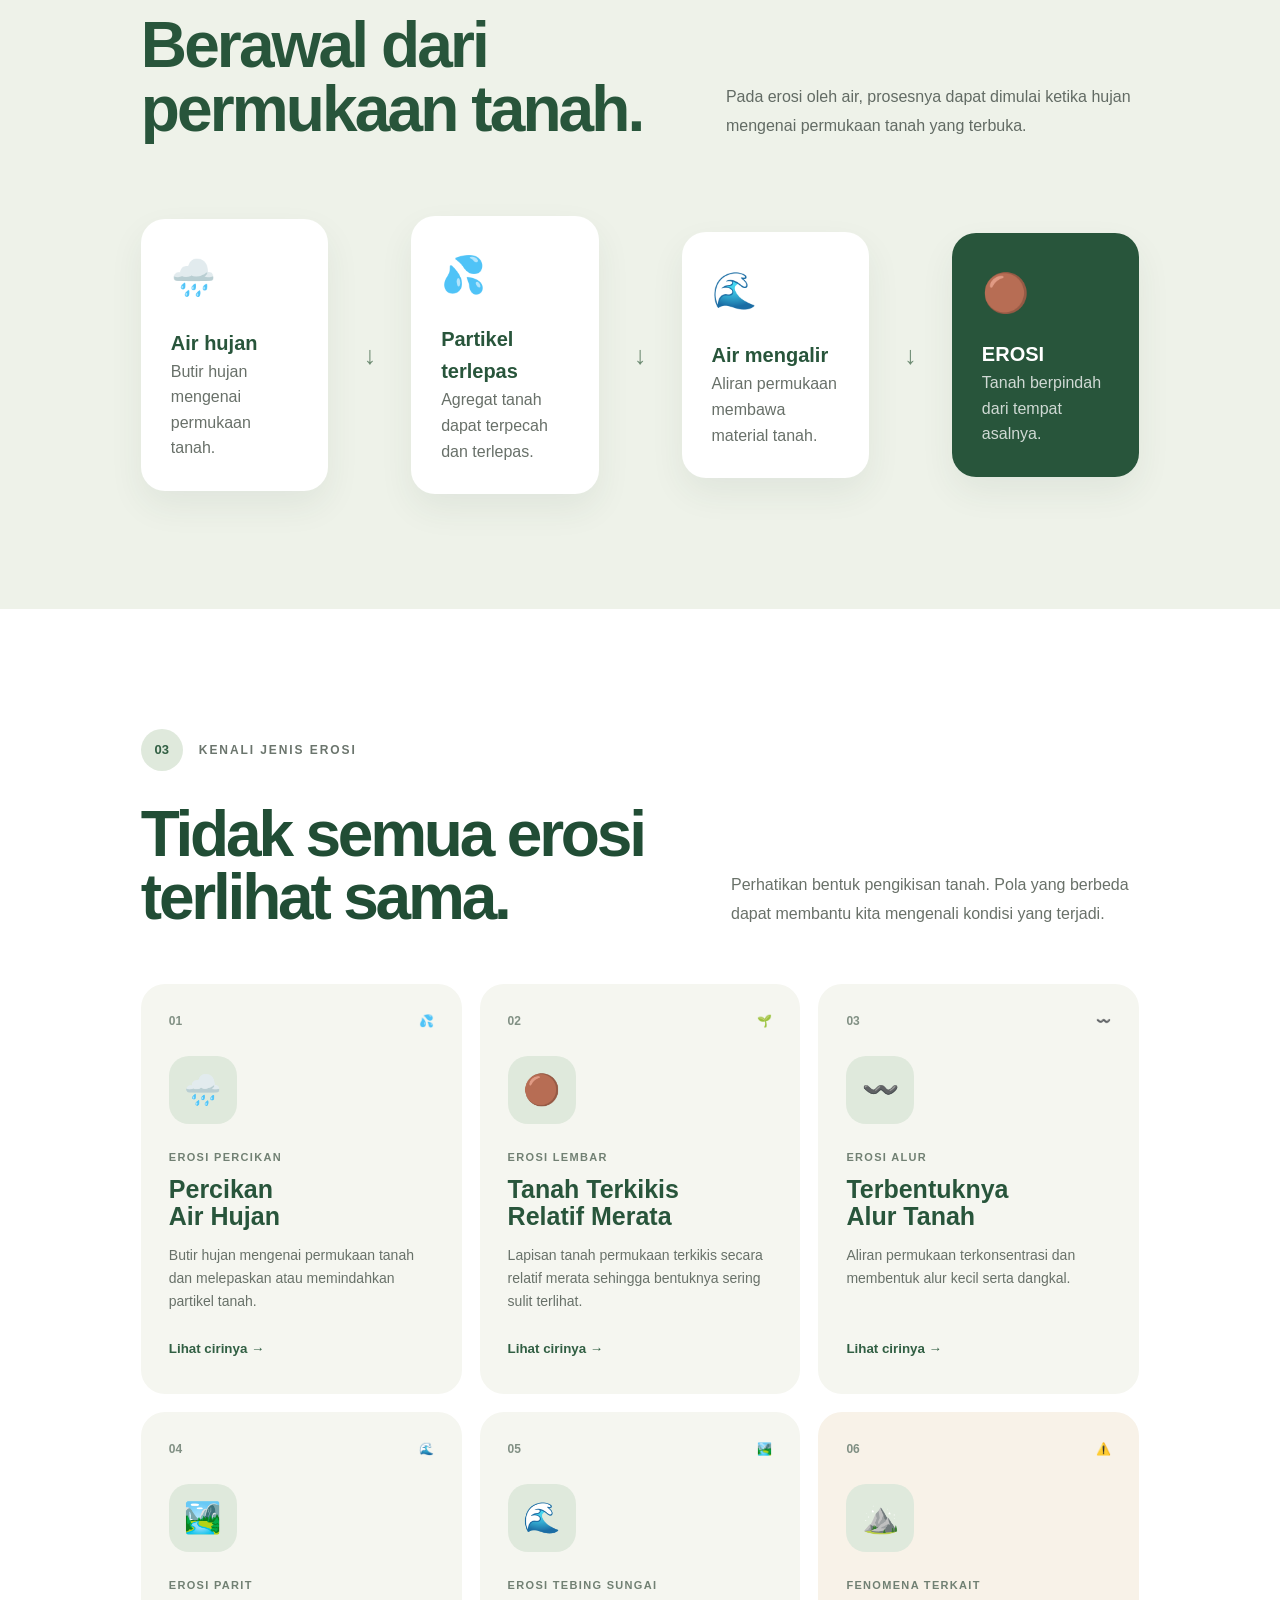
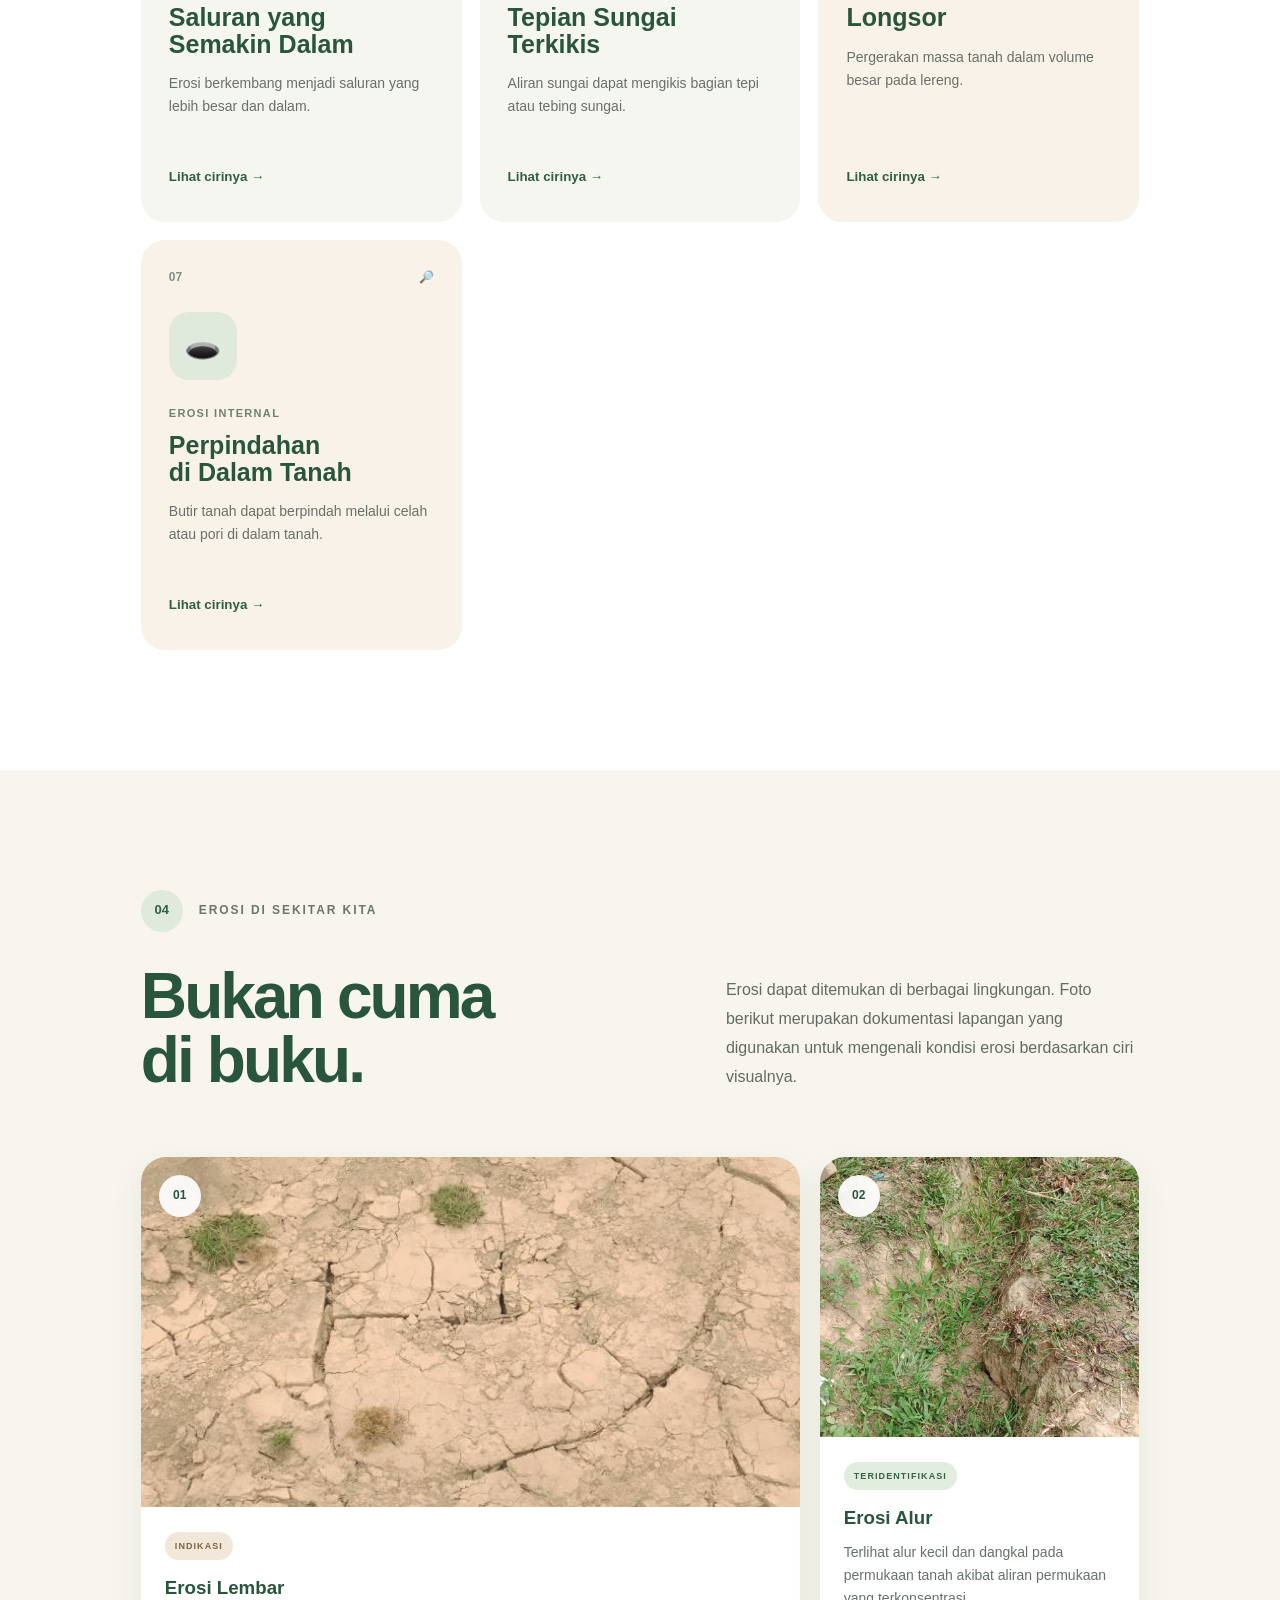
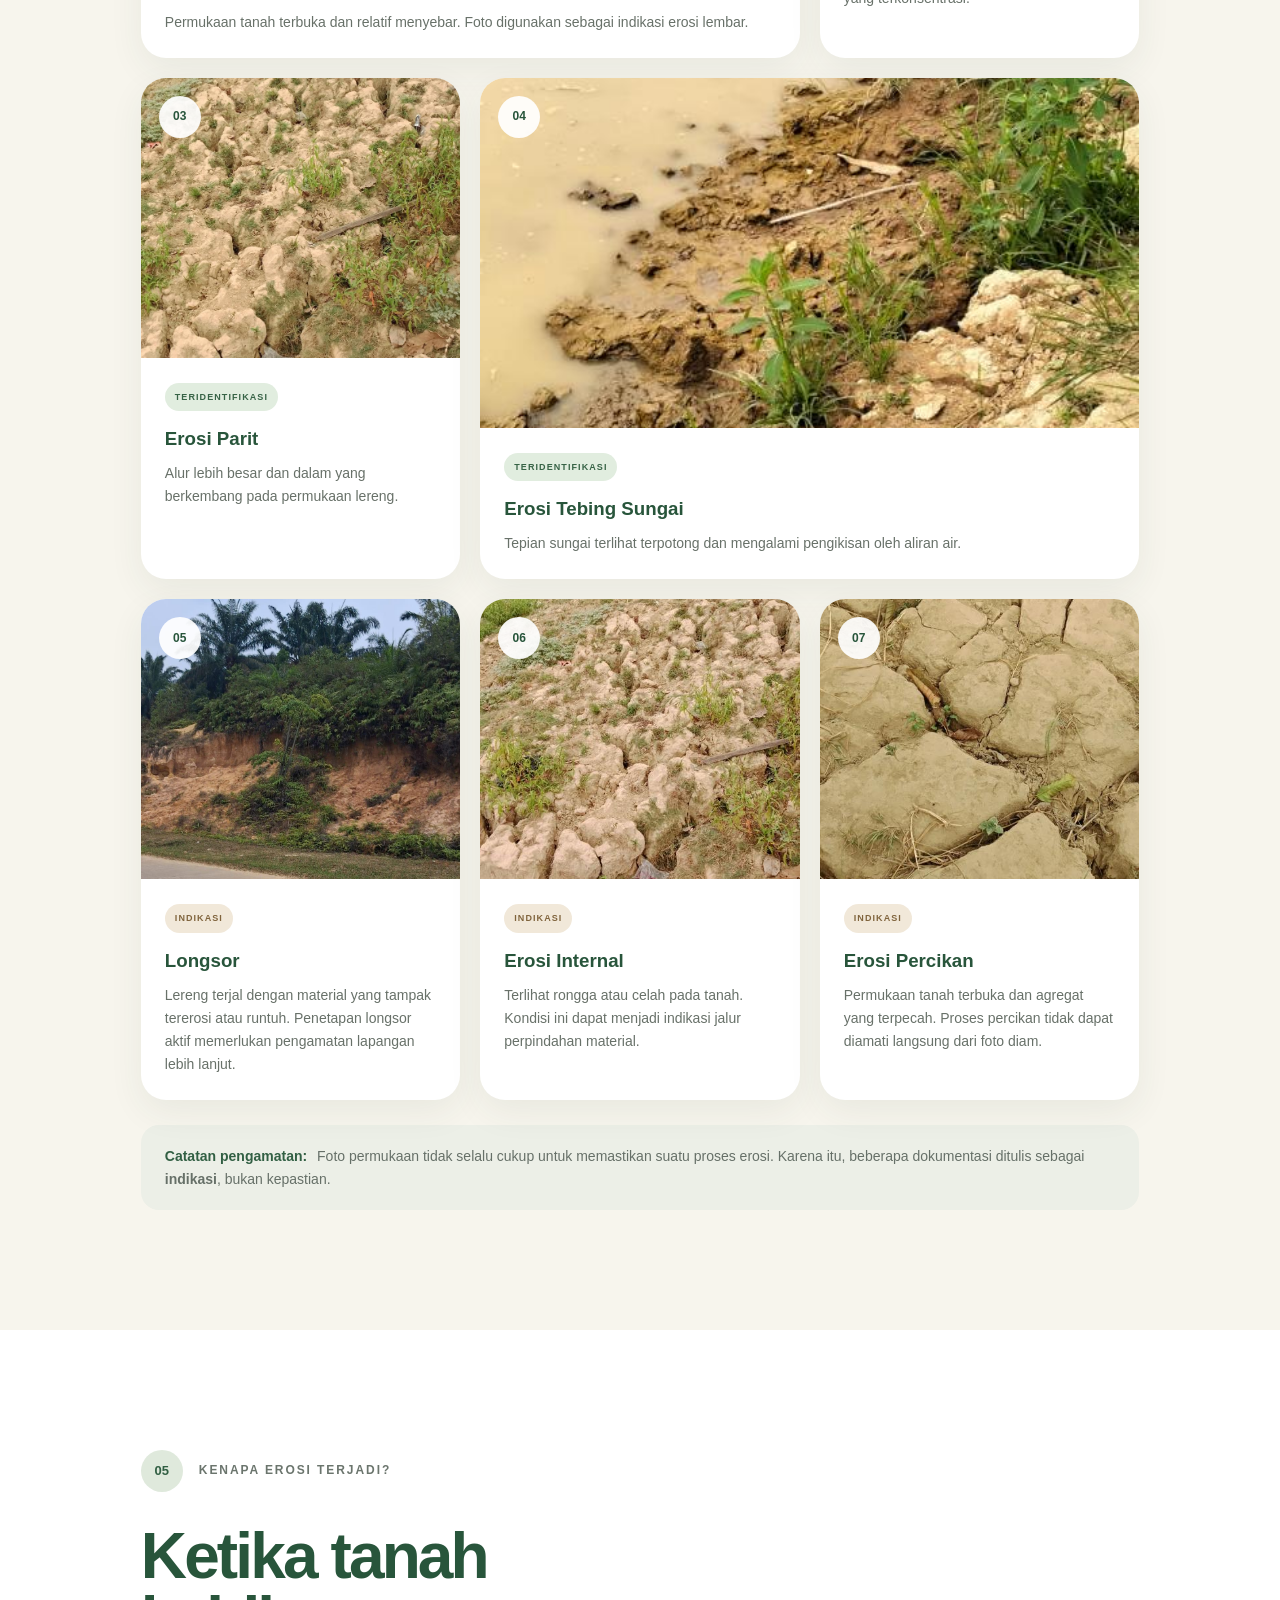
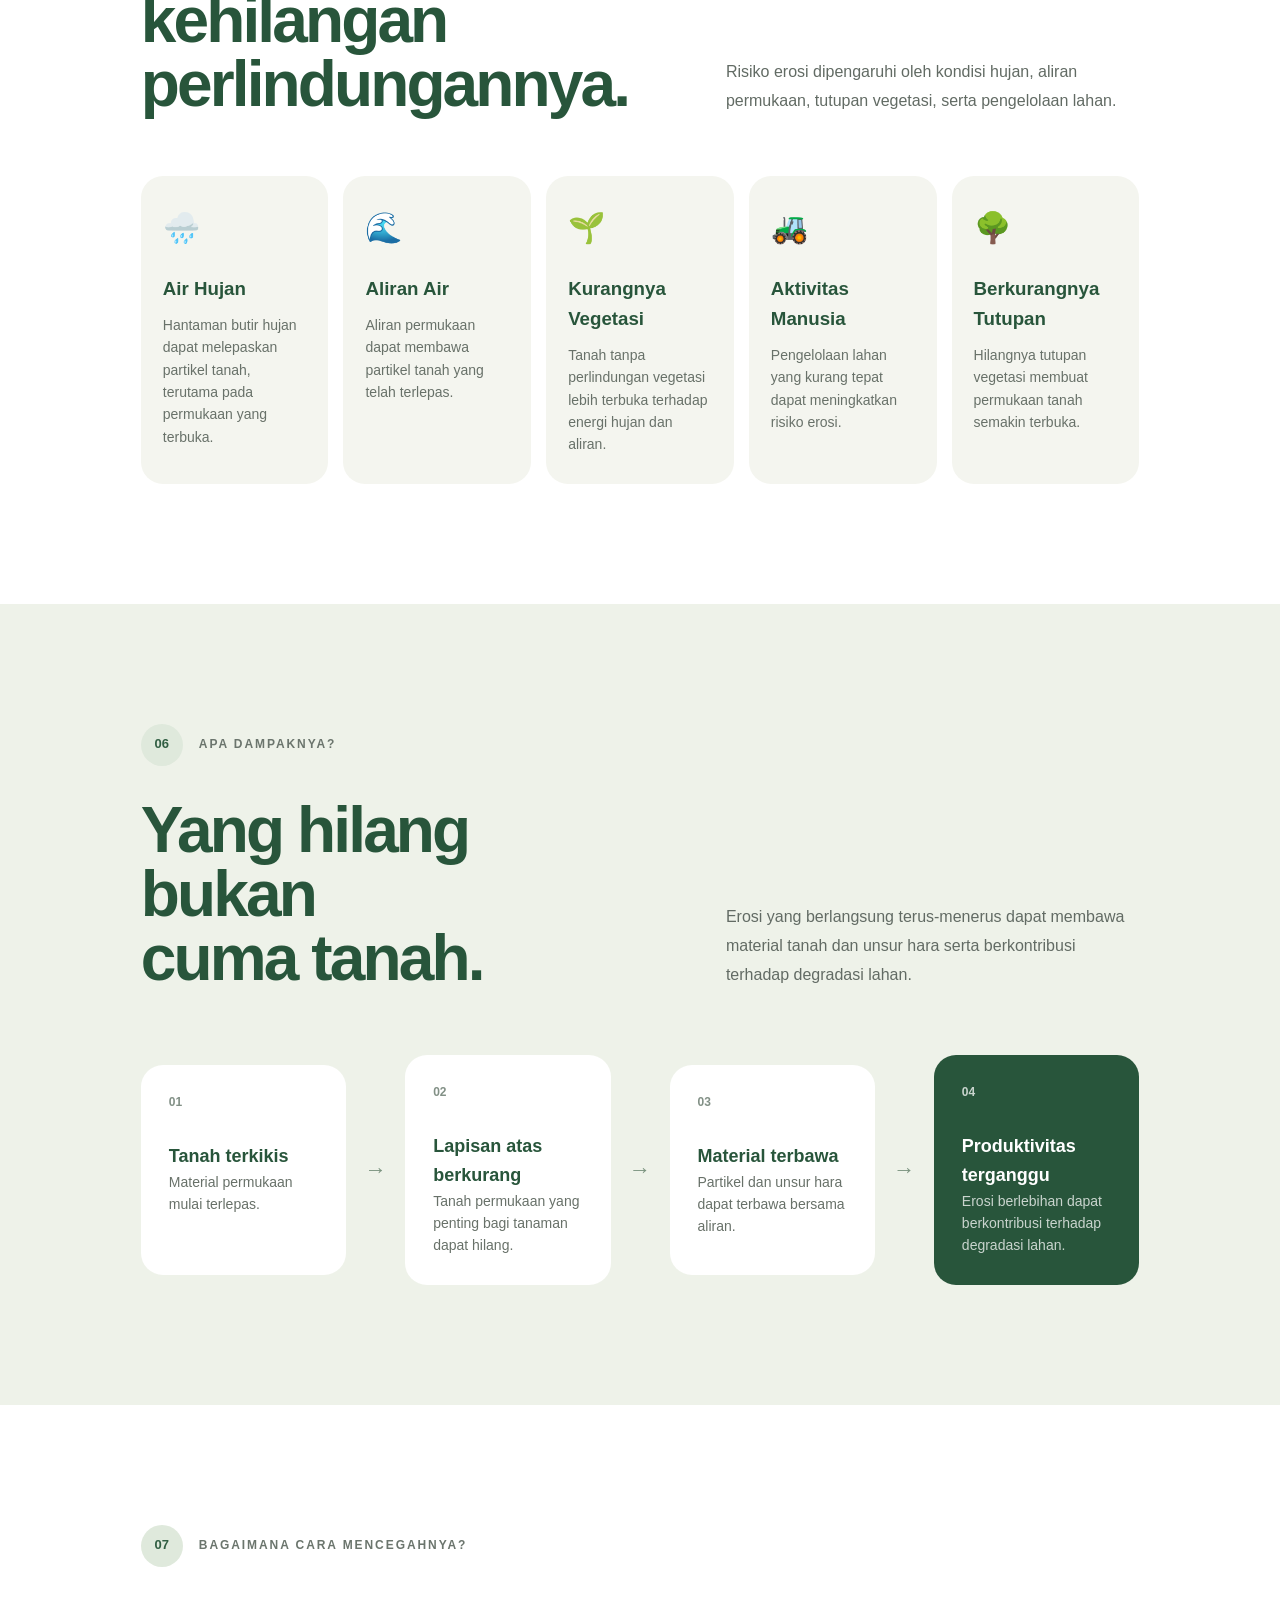
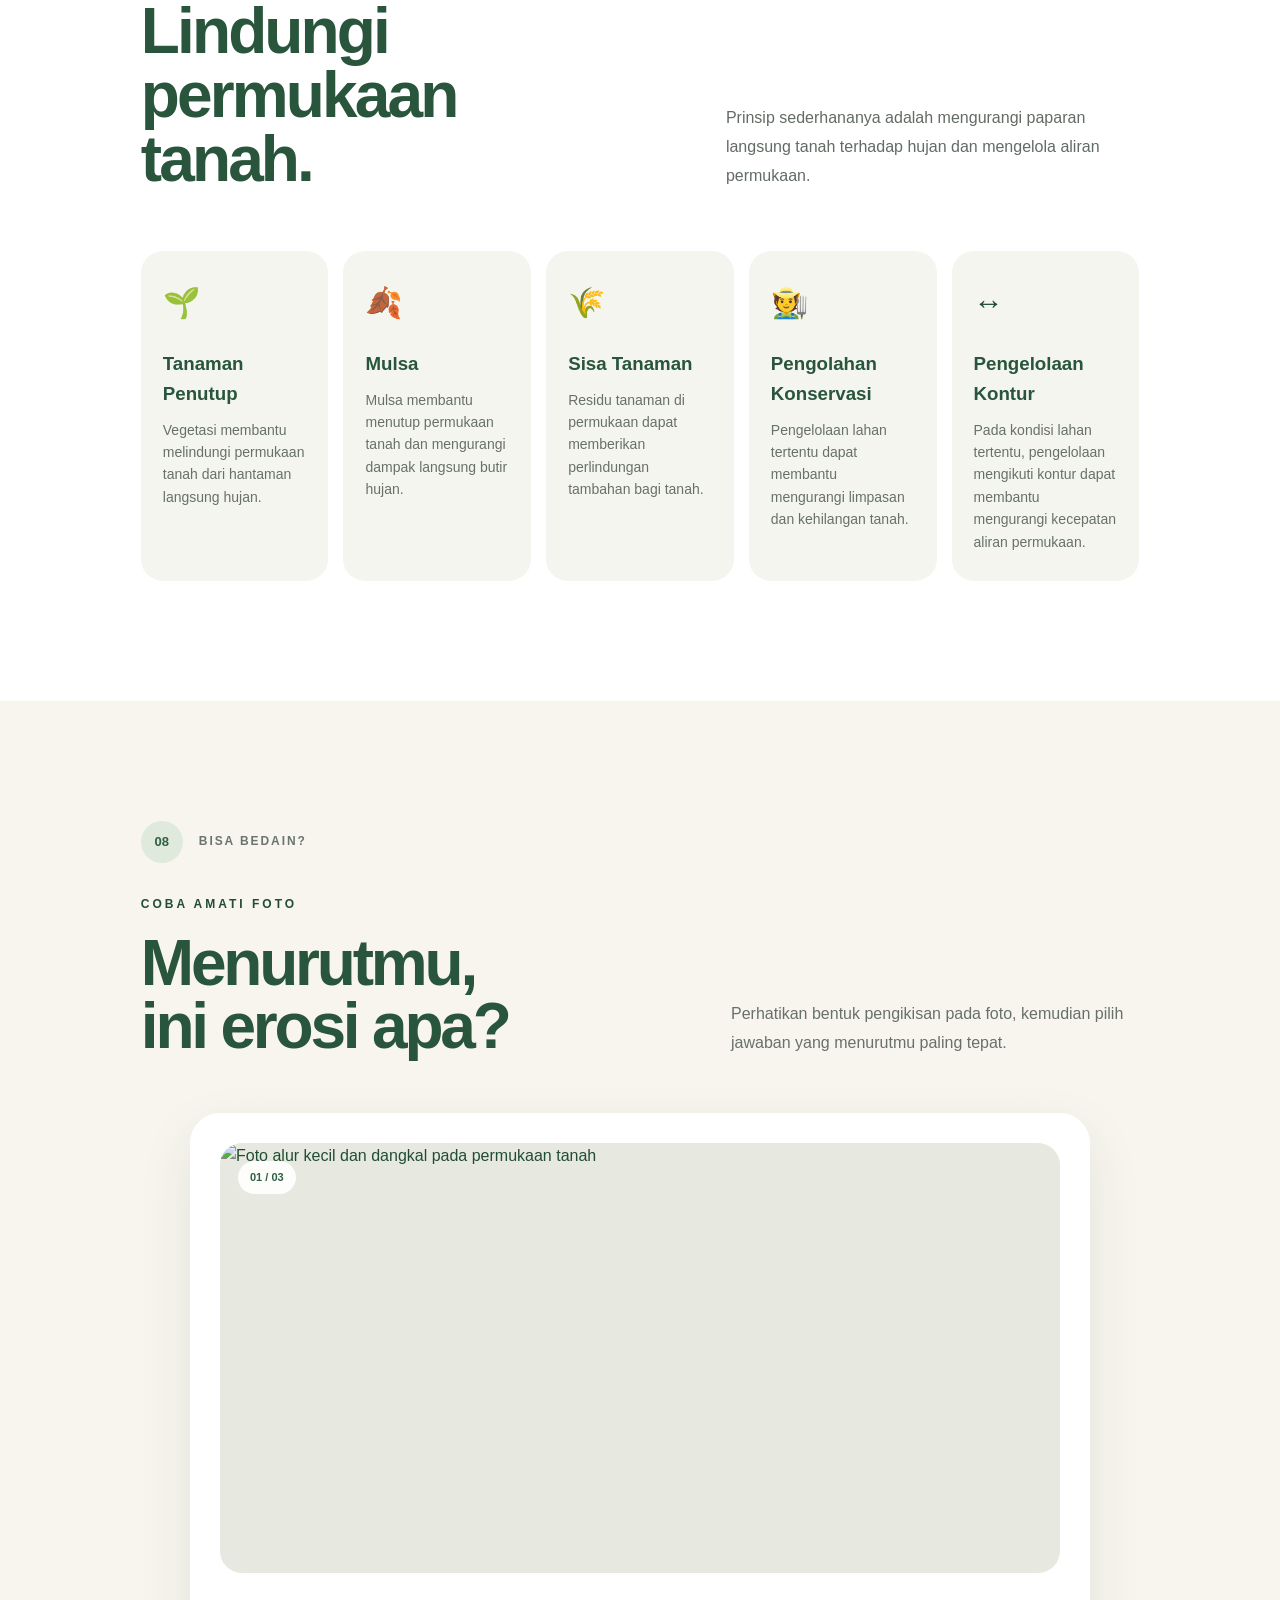
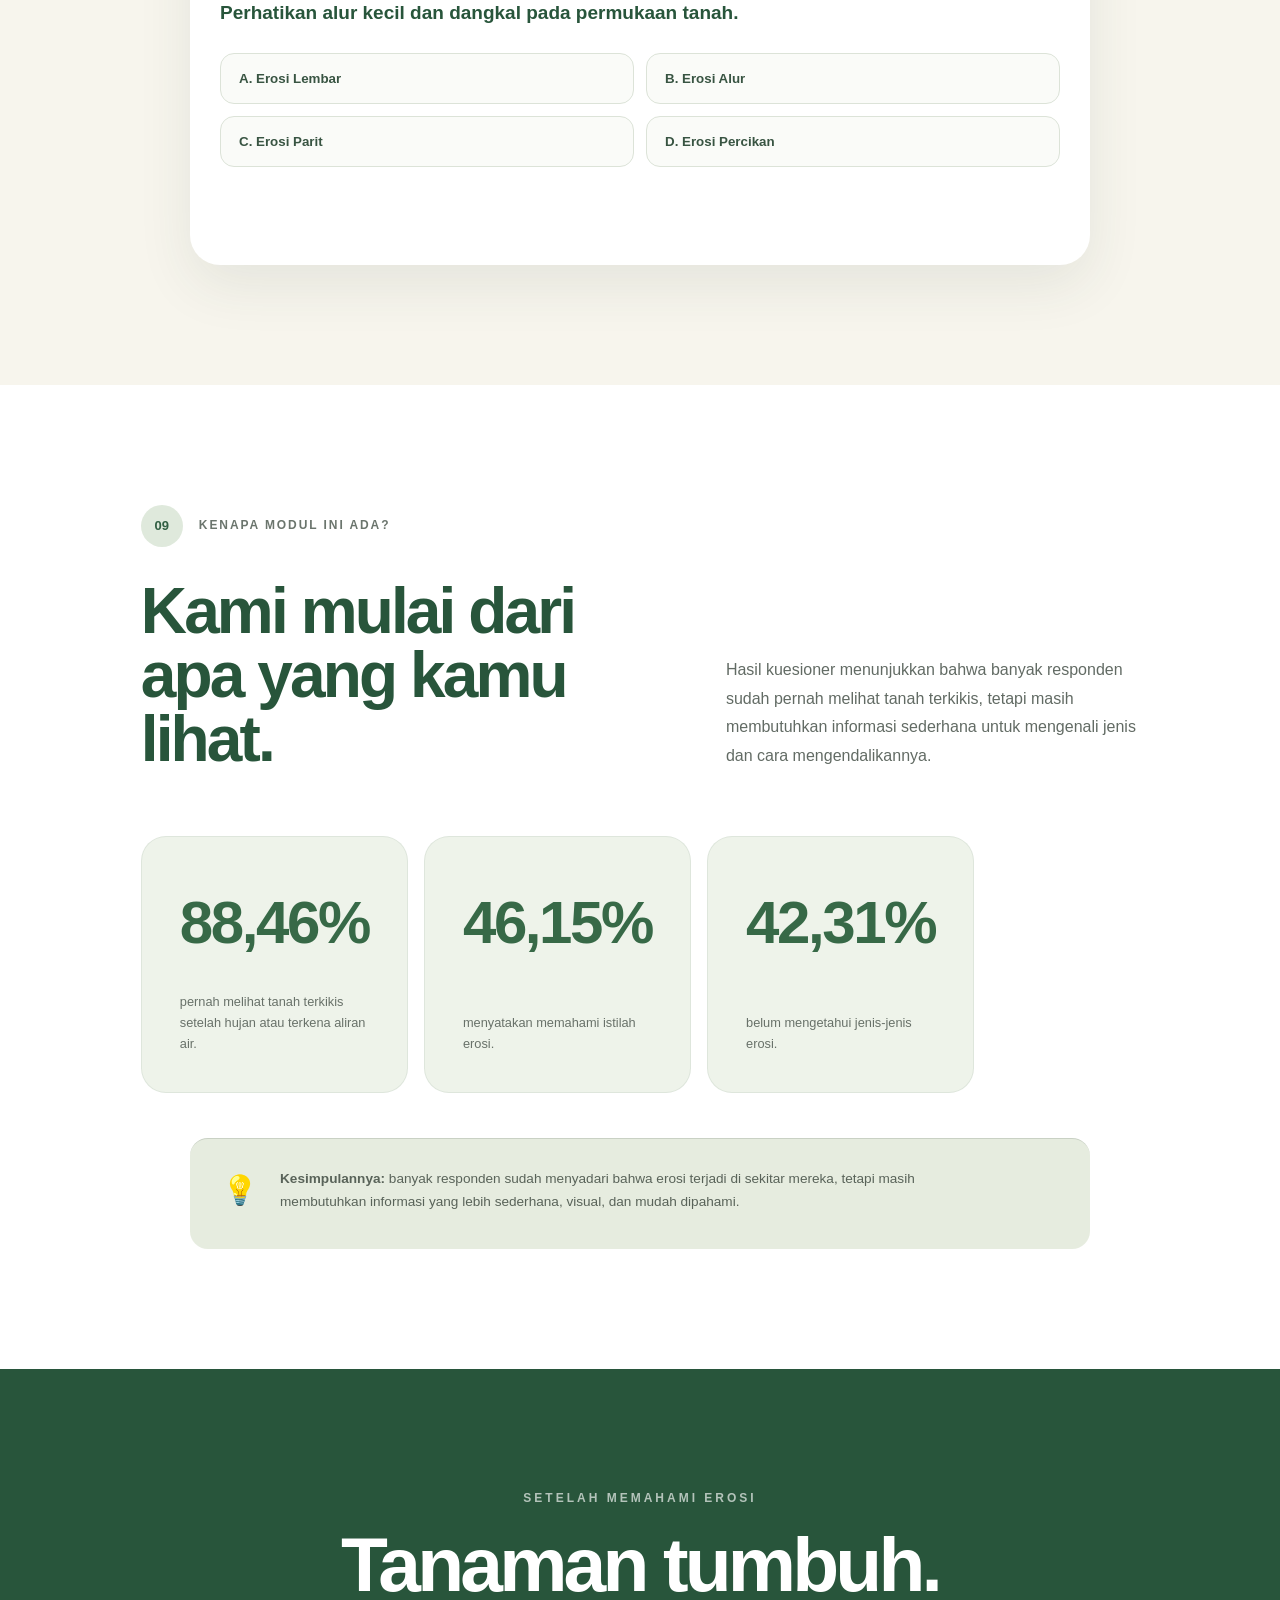
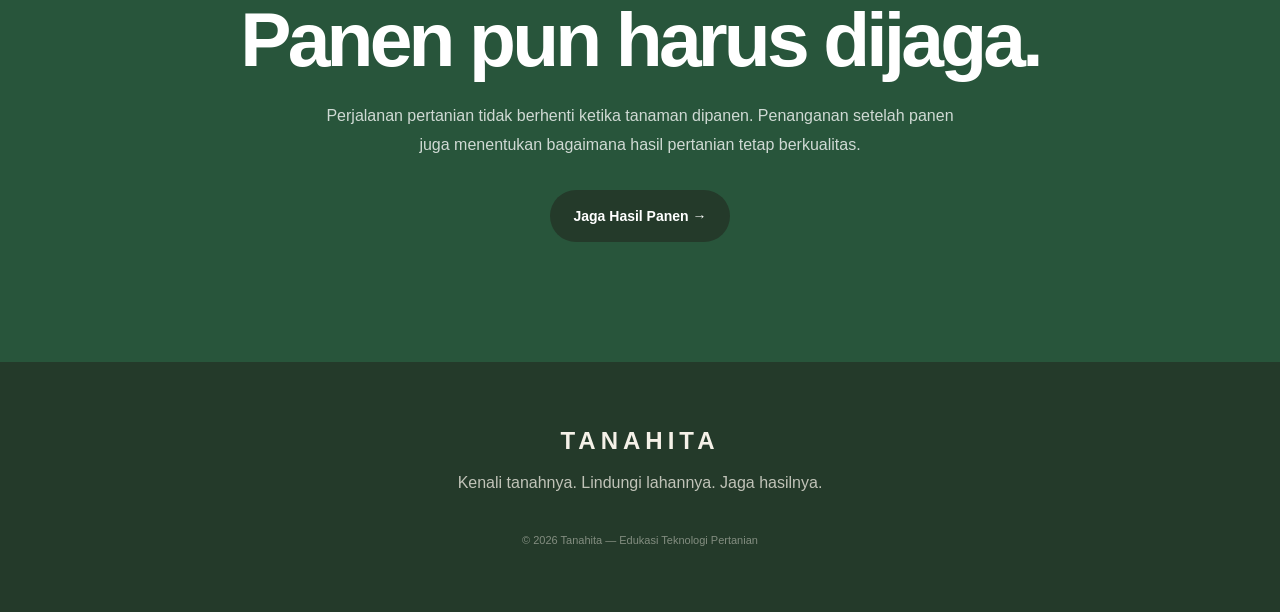
==== commit fd7281b0: "Update print statement from 'Hello' to 'Goodbye'" ====
--- a/erosi.html
+++ b/erosi.html
@@ -605,7 +605,7 @@
                     <div class="field-image-wrap">
 
                         <img
-                            src="erosi-assets/erosi-01-lembar.jpg"
+                            src="erosi-01-lembar.jpg"
                             alt="Permukaan tanah terbuka yang digunakan sebagai indikasi erosi lembar"
                         >
 
@@ -644,7 +644,7 @@
                     <div class="field-image-wrap">
 
                         <img
-                            src="erosi-assets/erosi-02-alur.jpg"
+                            src="erosi-02-alur.jpg"
                             alt="Alur kecil dan dangkal pada permukaan tanah"
                         >
 
@@ -683,7 +683,7 @@
                     <div class="field-image-wrap">
 
                         <img
-                            src="erosi-assets/erosi-03-parit.jpg"
+                            src="erosi-03-parit.jpg"
                             alt="Alur erosi yang lebih besar dan dalam pada lereng"
                         >
 
@@ -721,7 +721,7 @@
                     <div class="field-image-wrap">
 
                         <img
-                            src="erosi-assets/erosi-04-tebing.jpg"
+                            src="erosi-04-tebing.jpg"
                             alt="Tepian sungai yang mengalami pengikisan"
                         >
 
@@ -759,7 +759,7 @@
                     <div class="field-image-wrap">
 
                         <img
-                            src="erosi-assets/erosi-05-longsor.jpg"
+                            src="erosi-05-longsor.jpg"
                             alt="Lereng tanah dengan indikasi material runtuh atau terkikis"
                         >
 
@@ -798,7 +798,7 @@
                     <div class="field-image-wrap">
 
                         <img
-                            src="erosi-assets/erosi-06-internal.jpg"
+                            src="erosi-06-internal.jpg"
                             alt="Rongga atau celah pada tanah di bawah vegetasi"
                         >
 
@@ -837,7 +837,7 @@
                     <div class="field-image-wrap">
 
                         <img
-                            src="erosi-assets/erosi-07-percikan.jpg"
+                            src="erosi-07-percikan.jpg"
                             alt="Permukaan tanah terbuka yang menjadi indikasi erosi percikan"
                         >
 
@@ -1553,4 +1553,4 @@
 
 </body>
 
-</html>+</html>
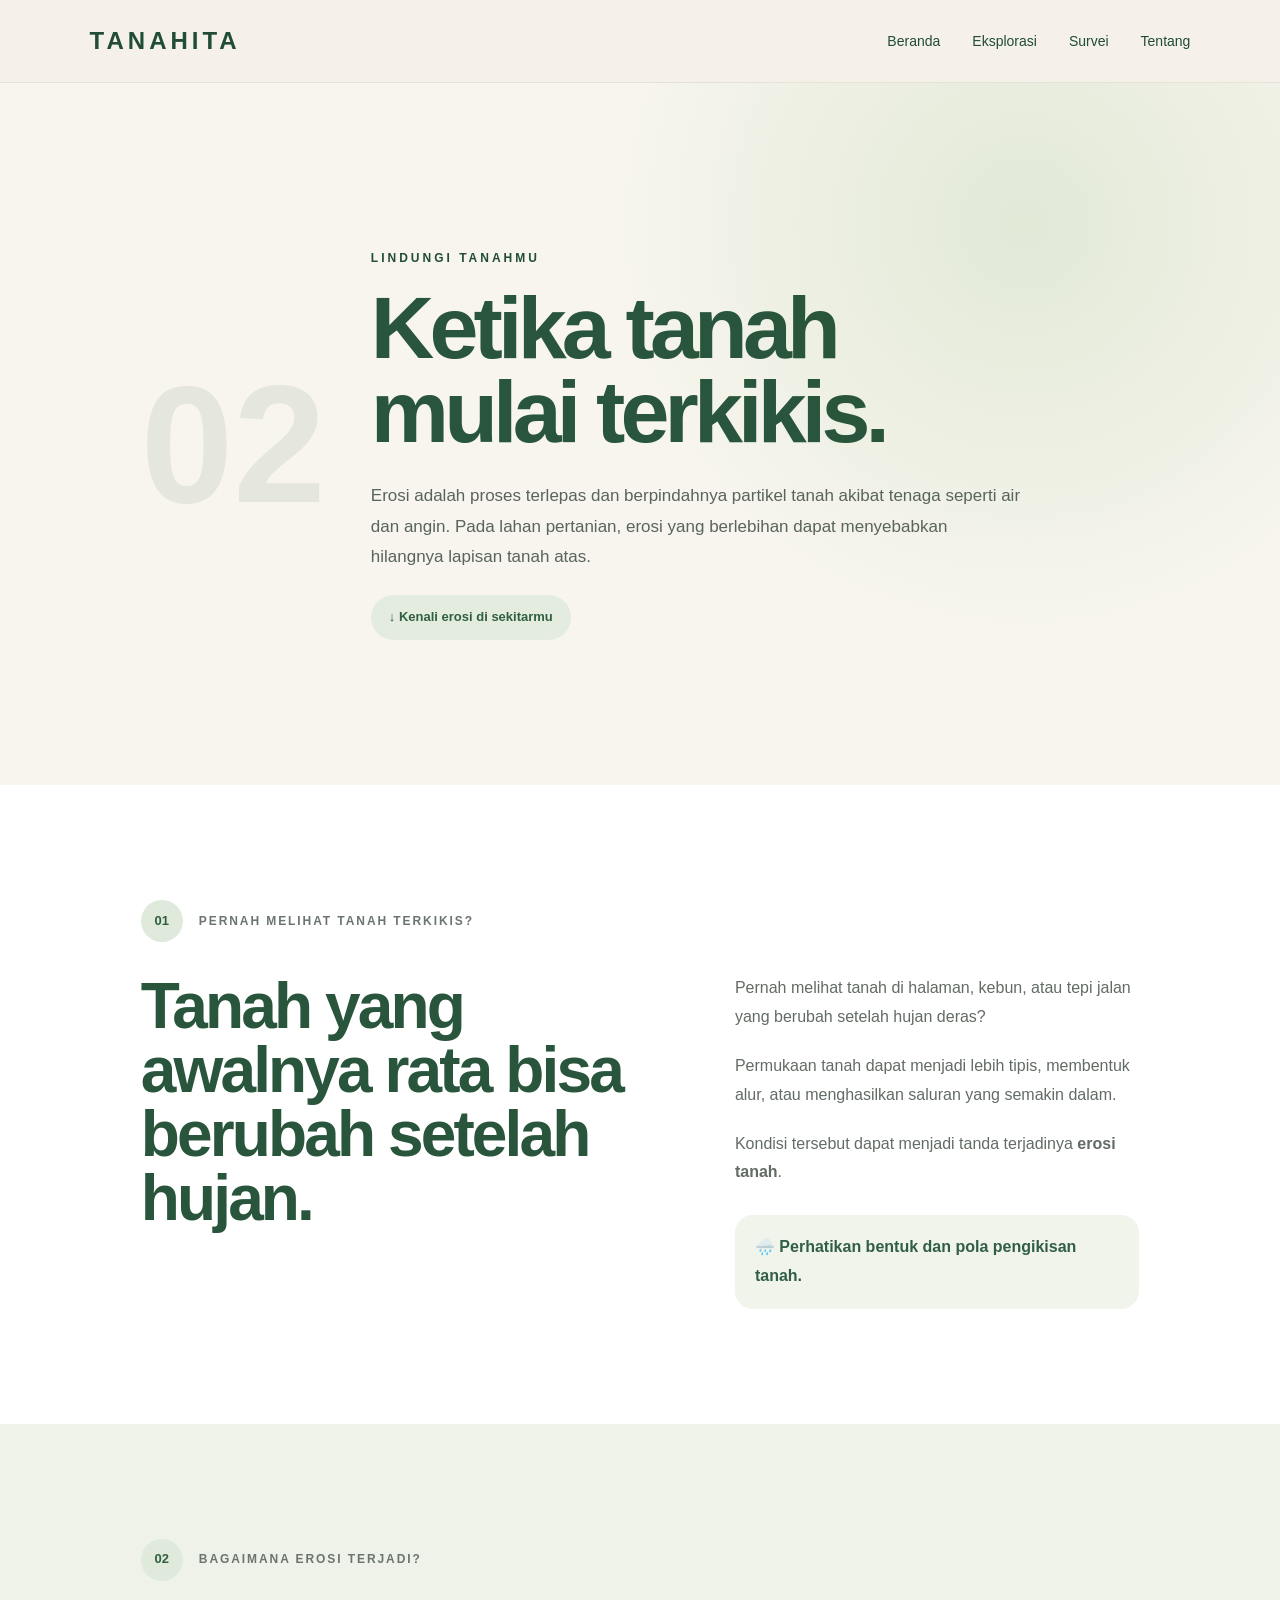
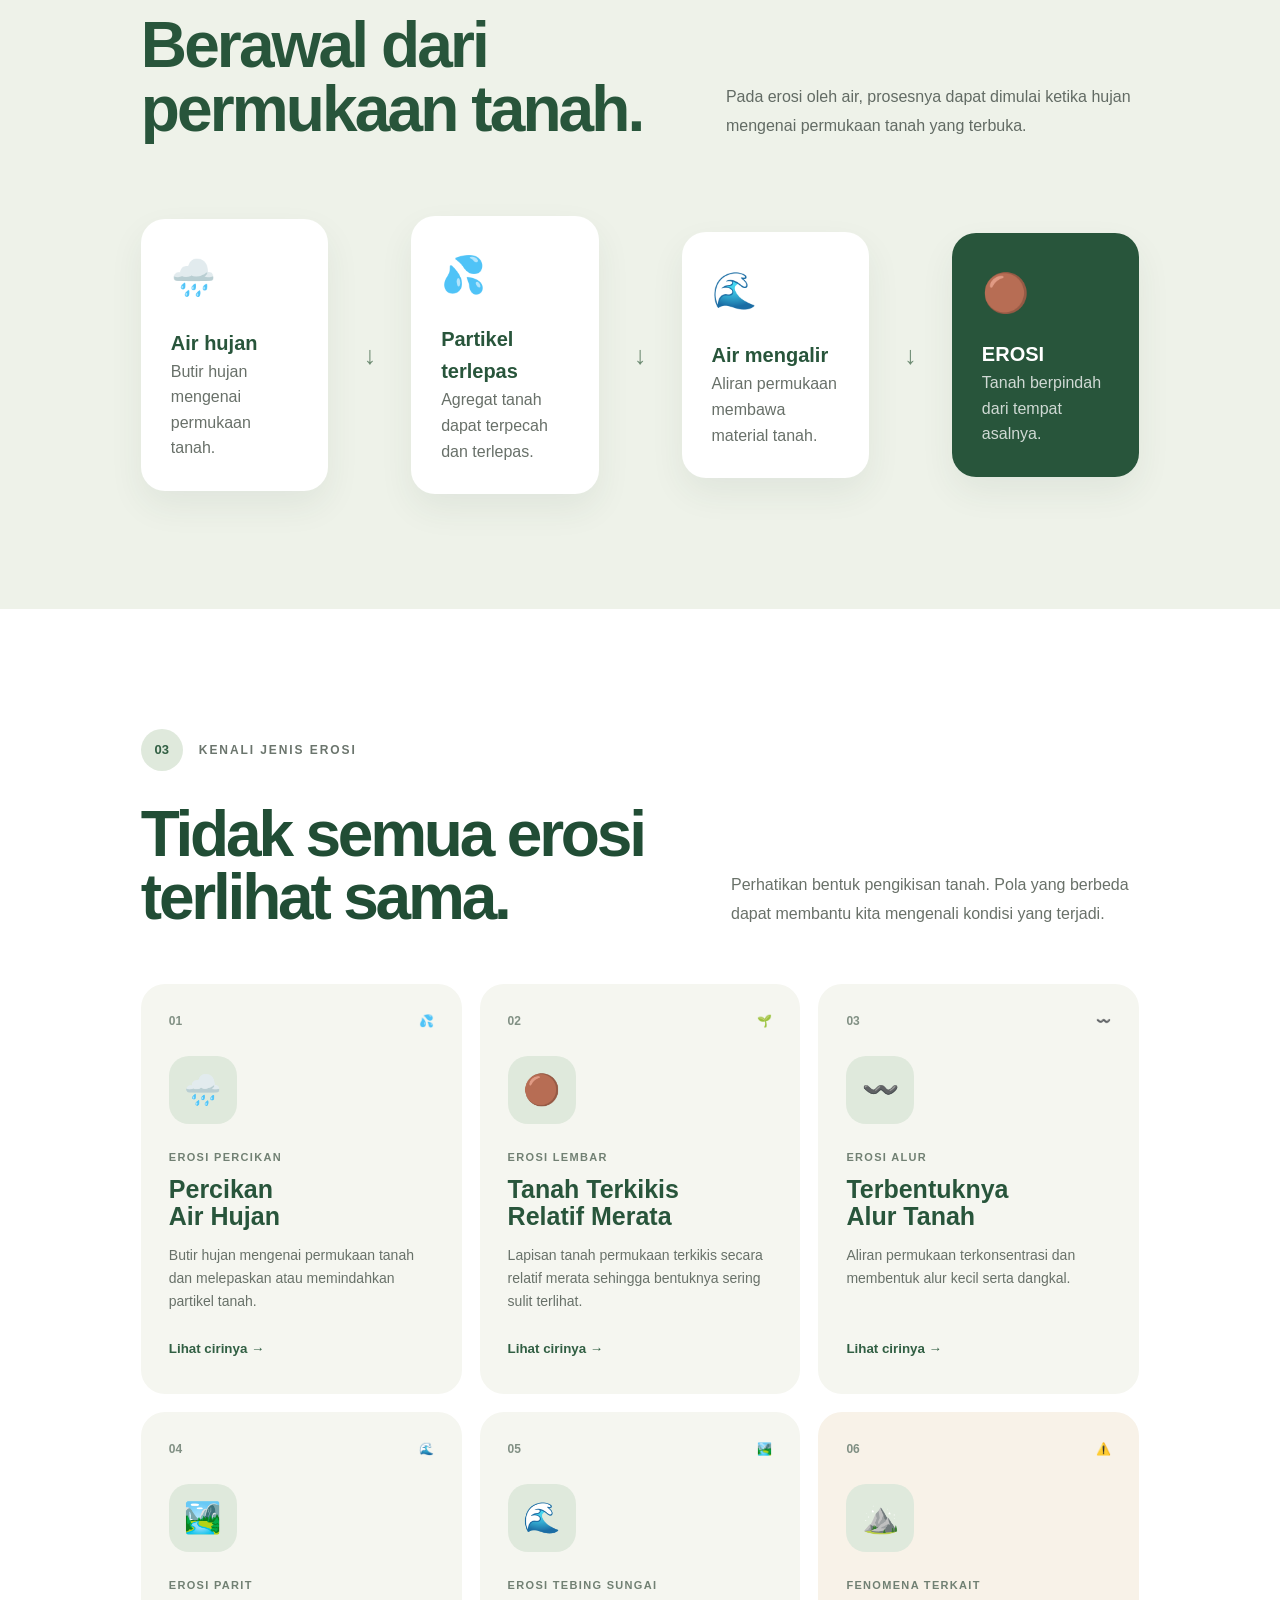
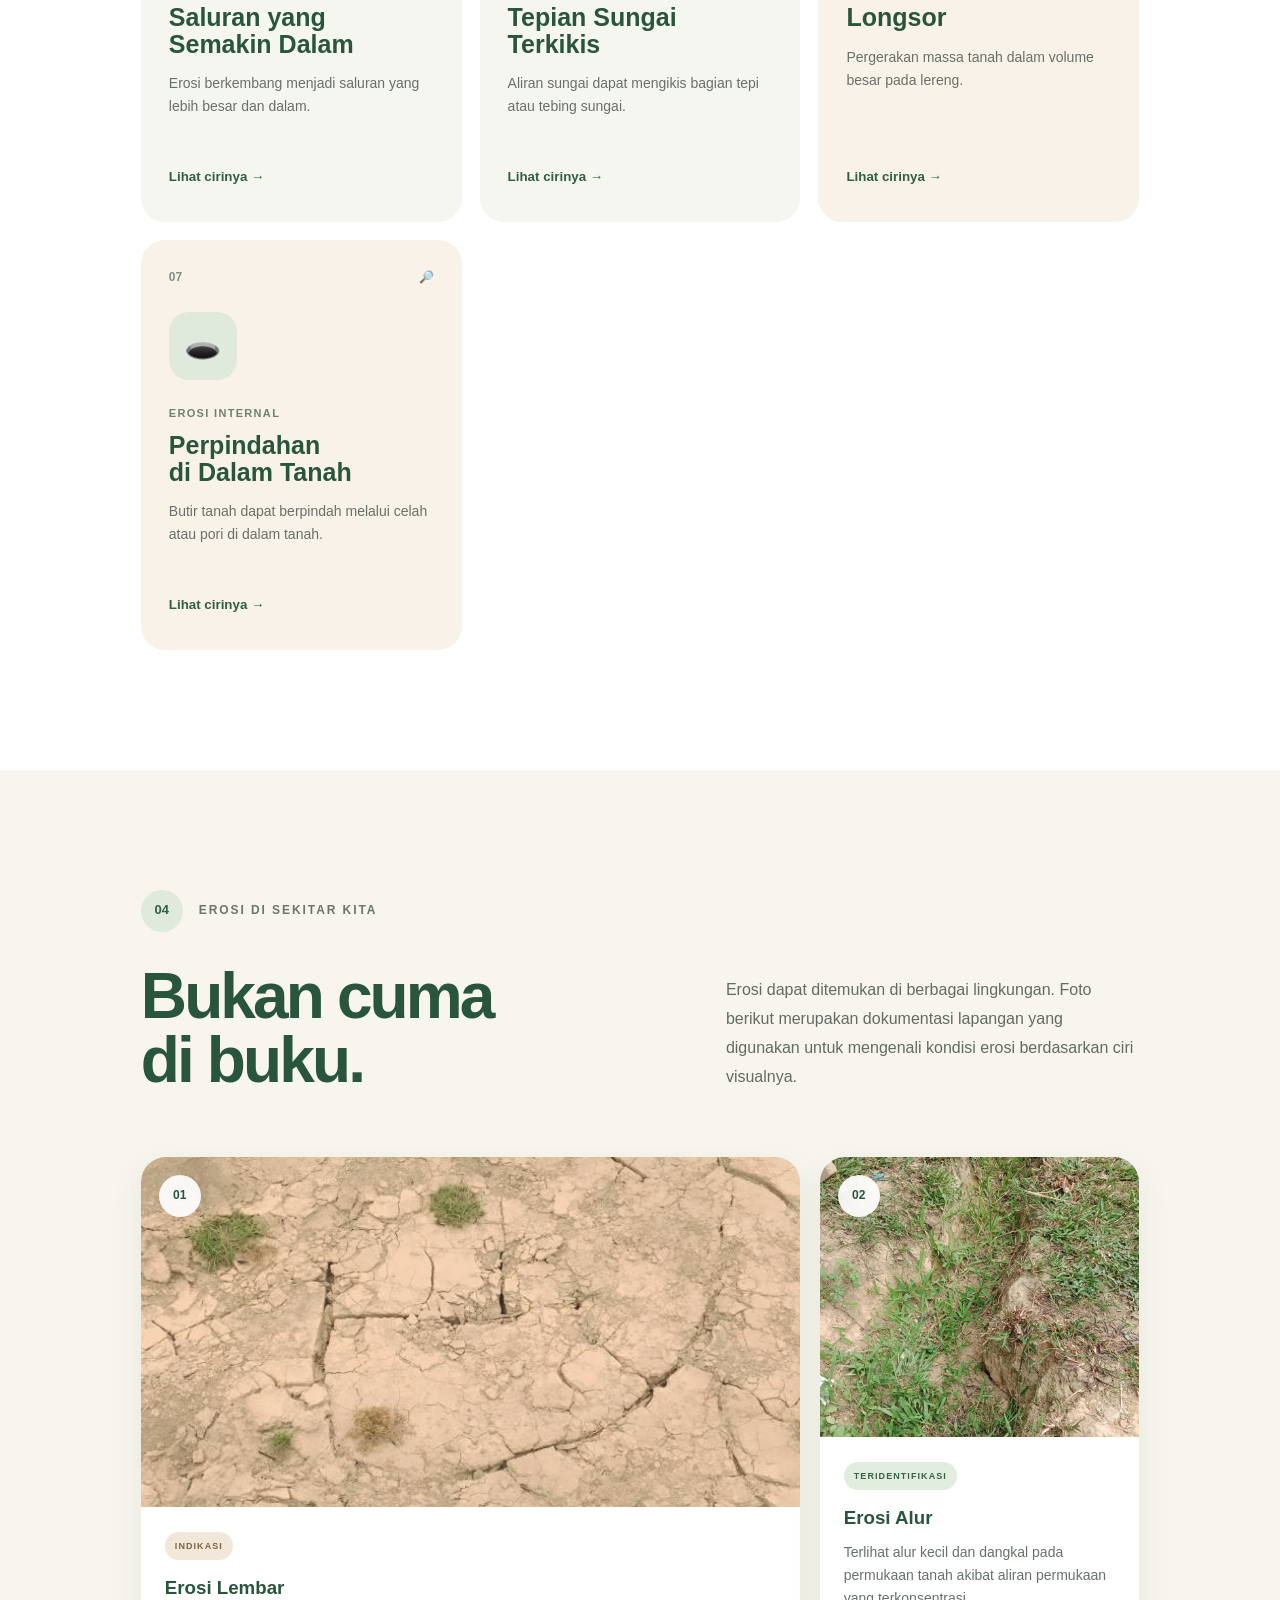
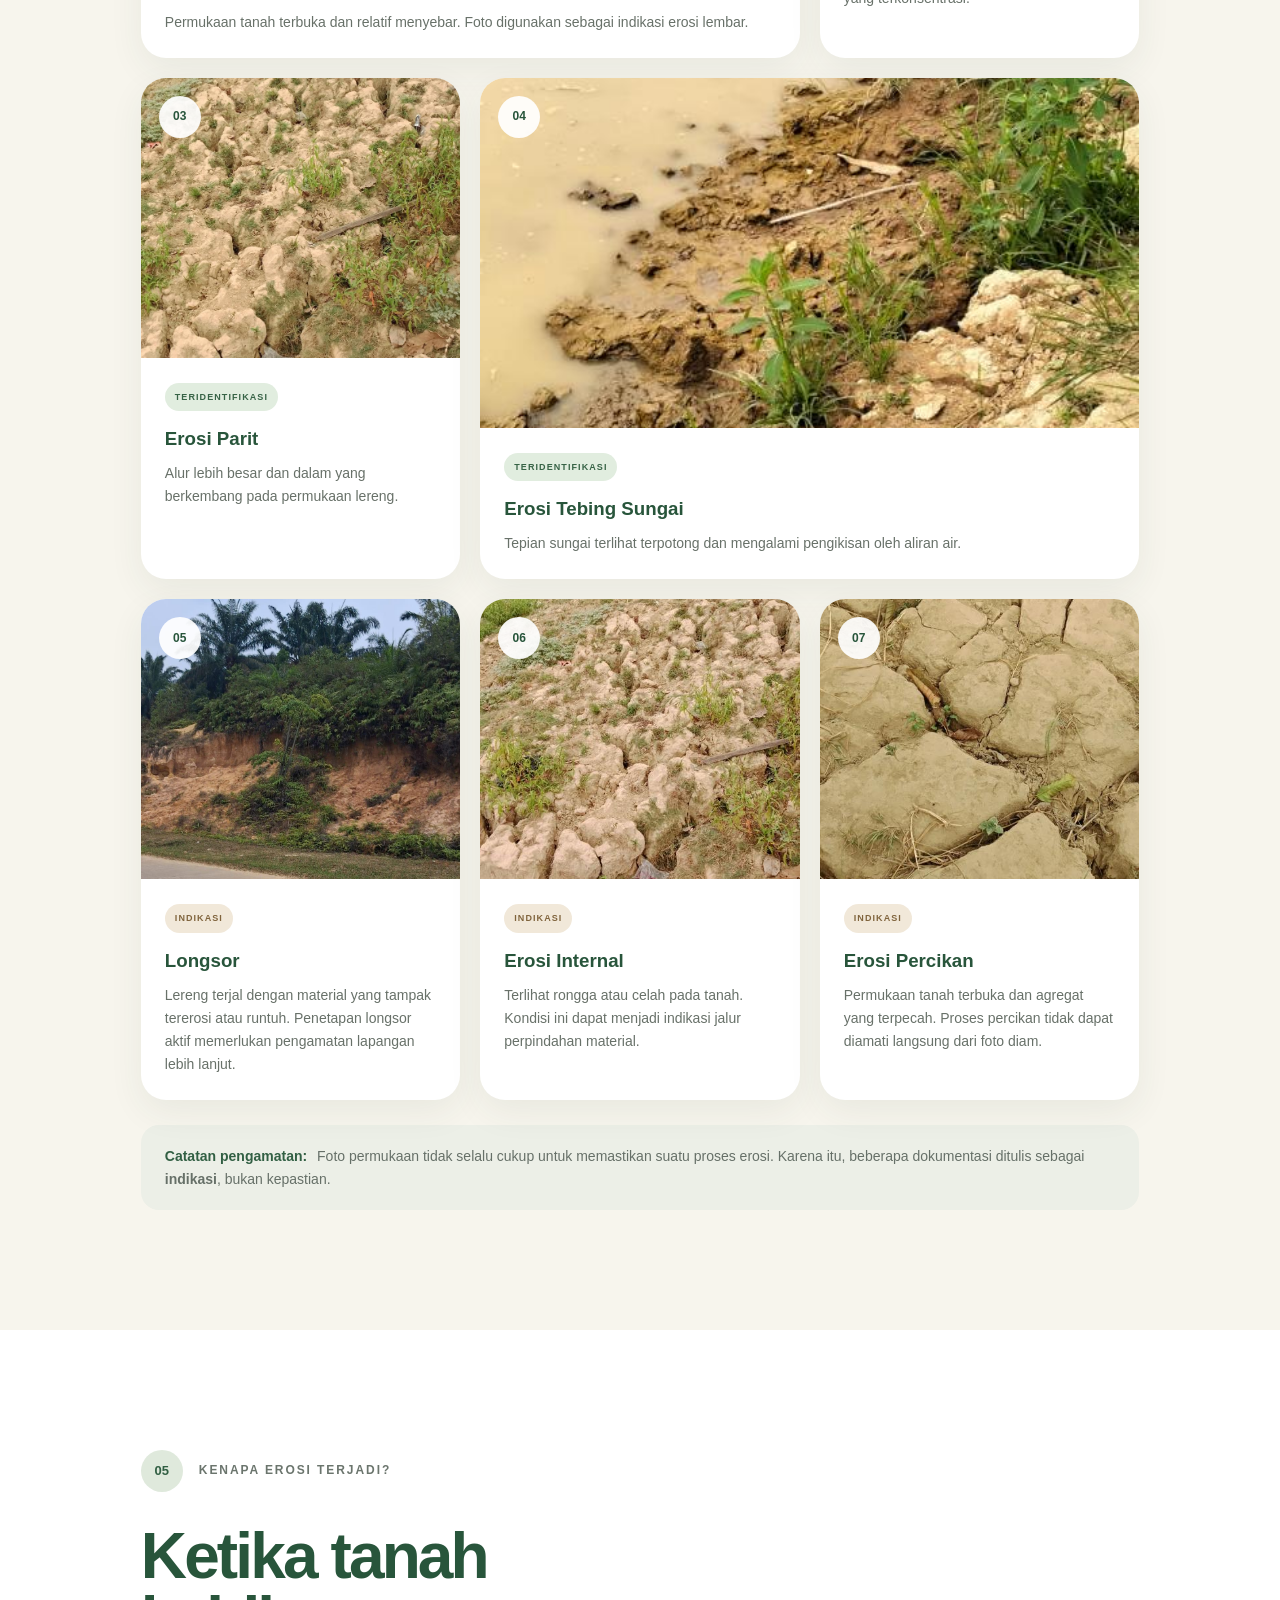
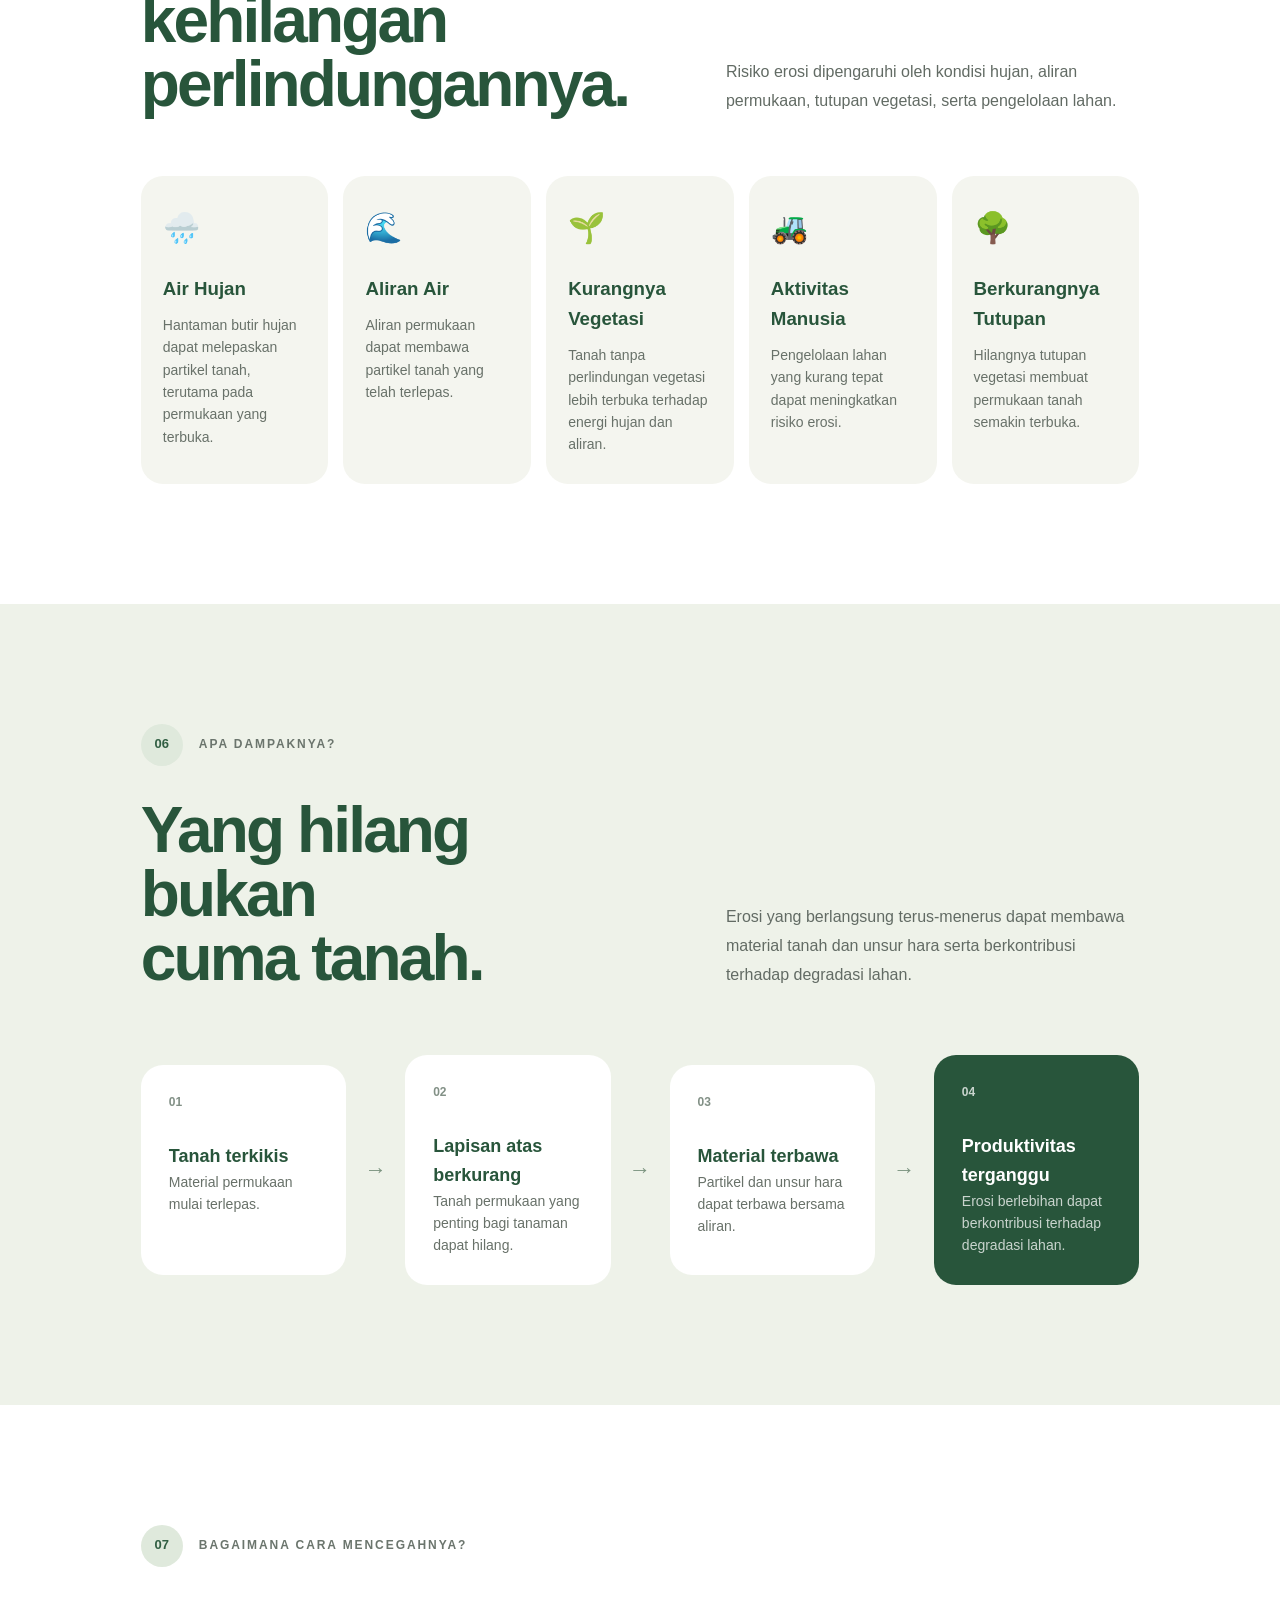
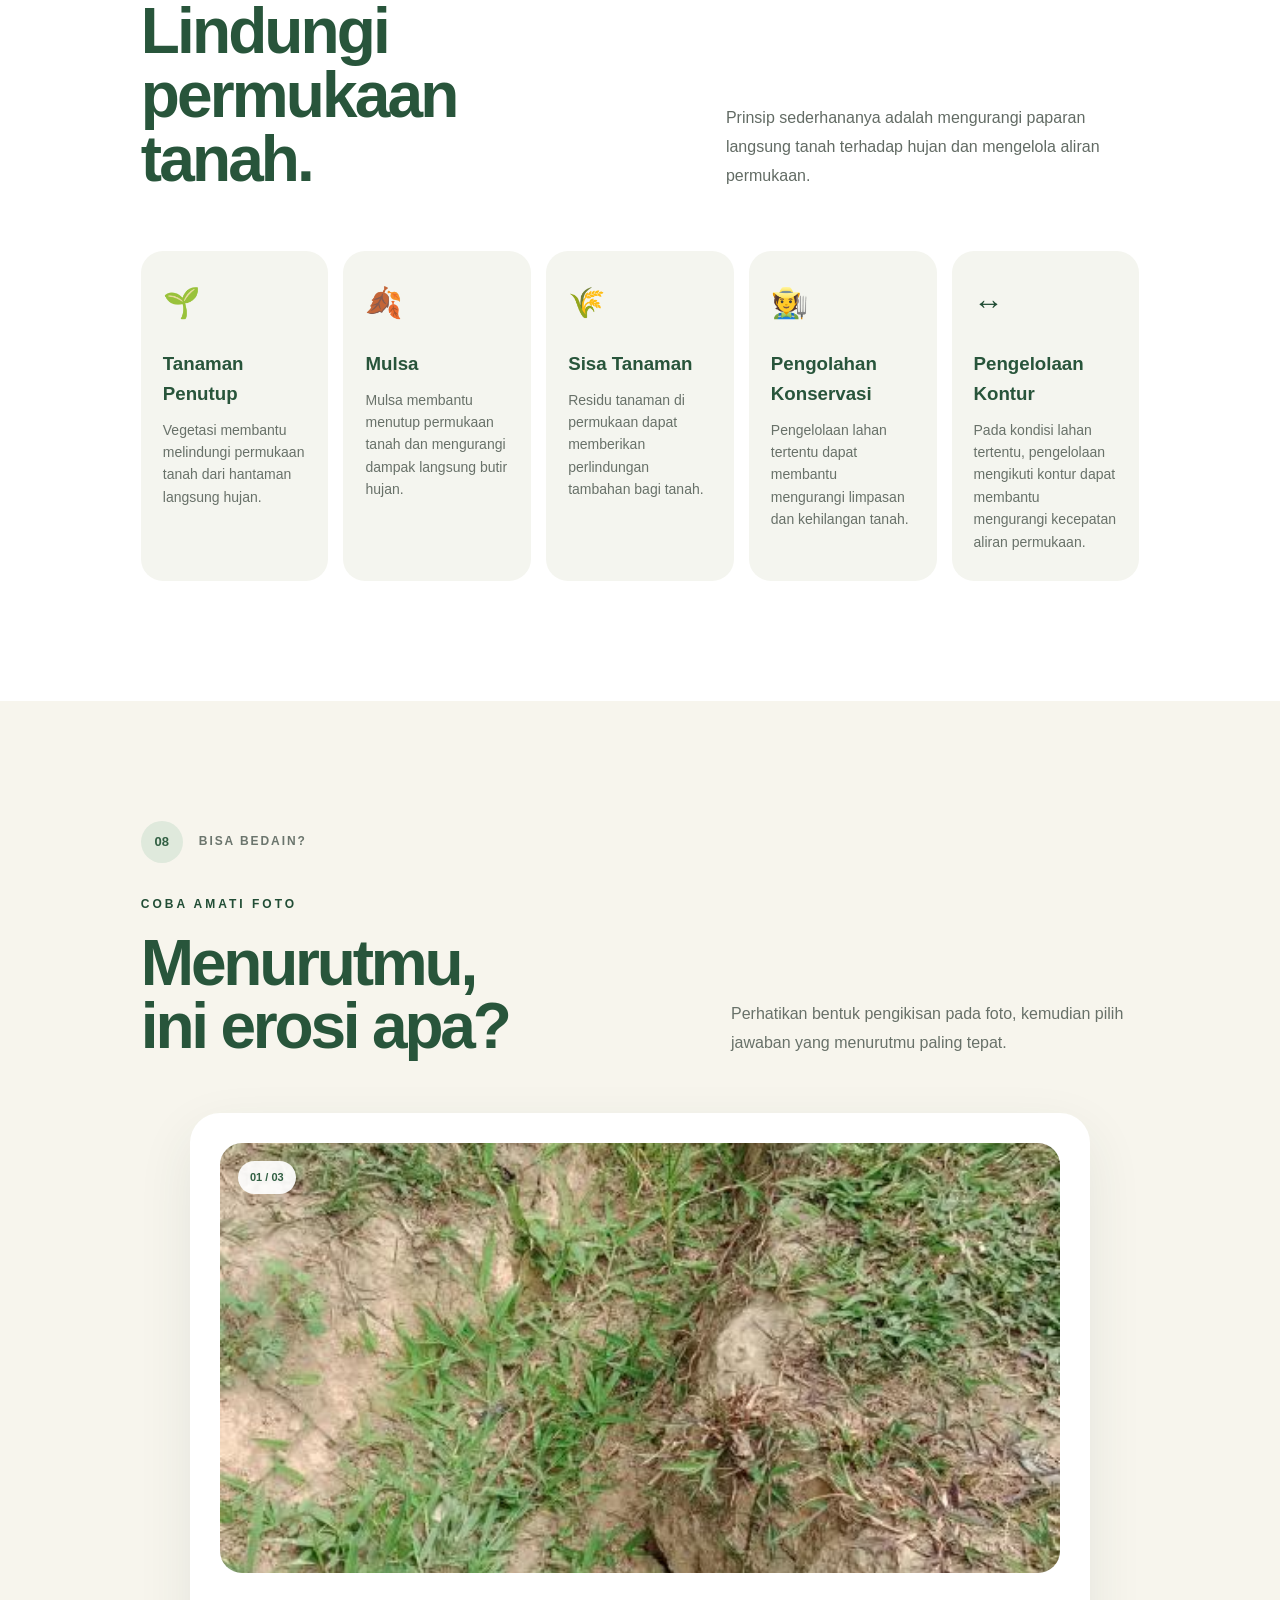
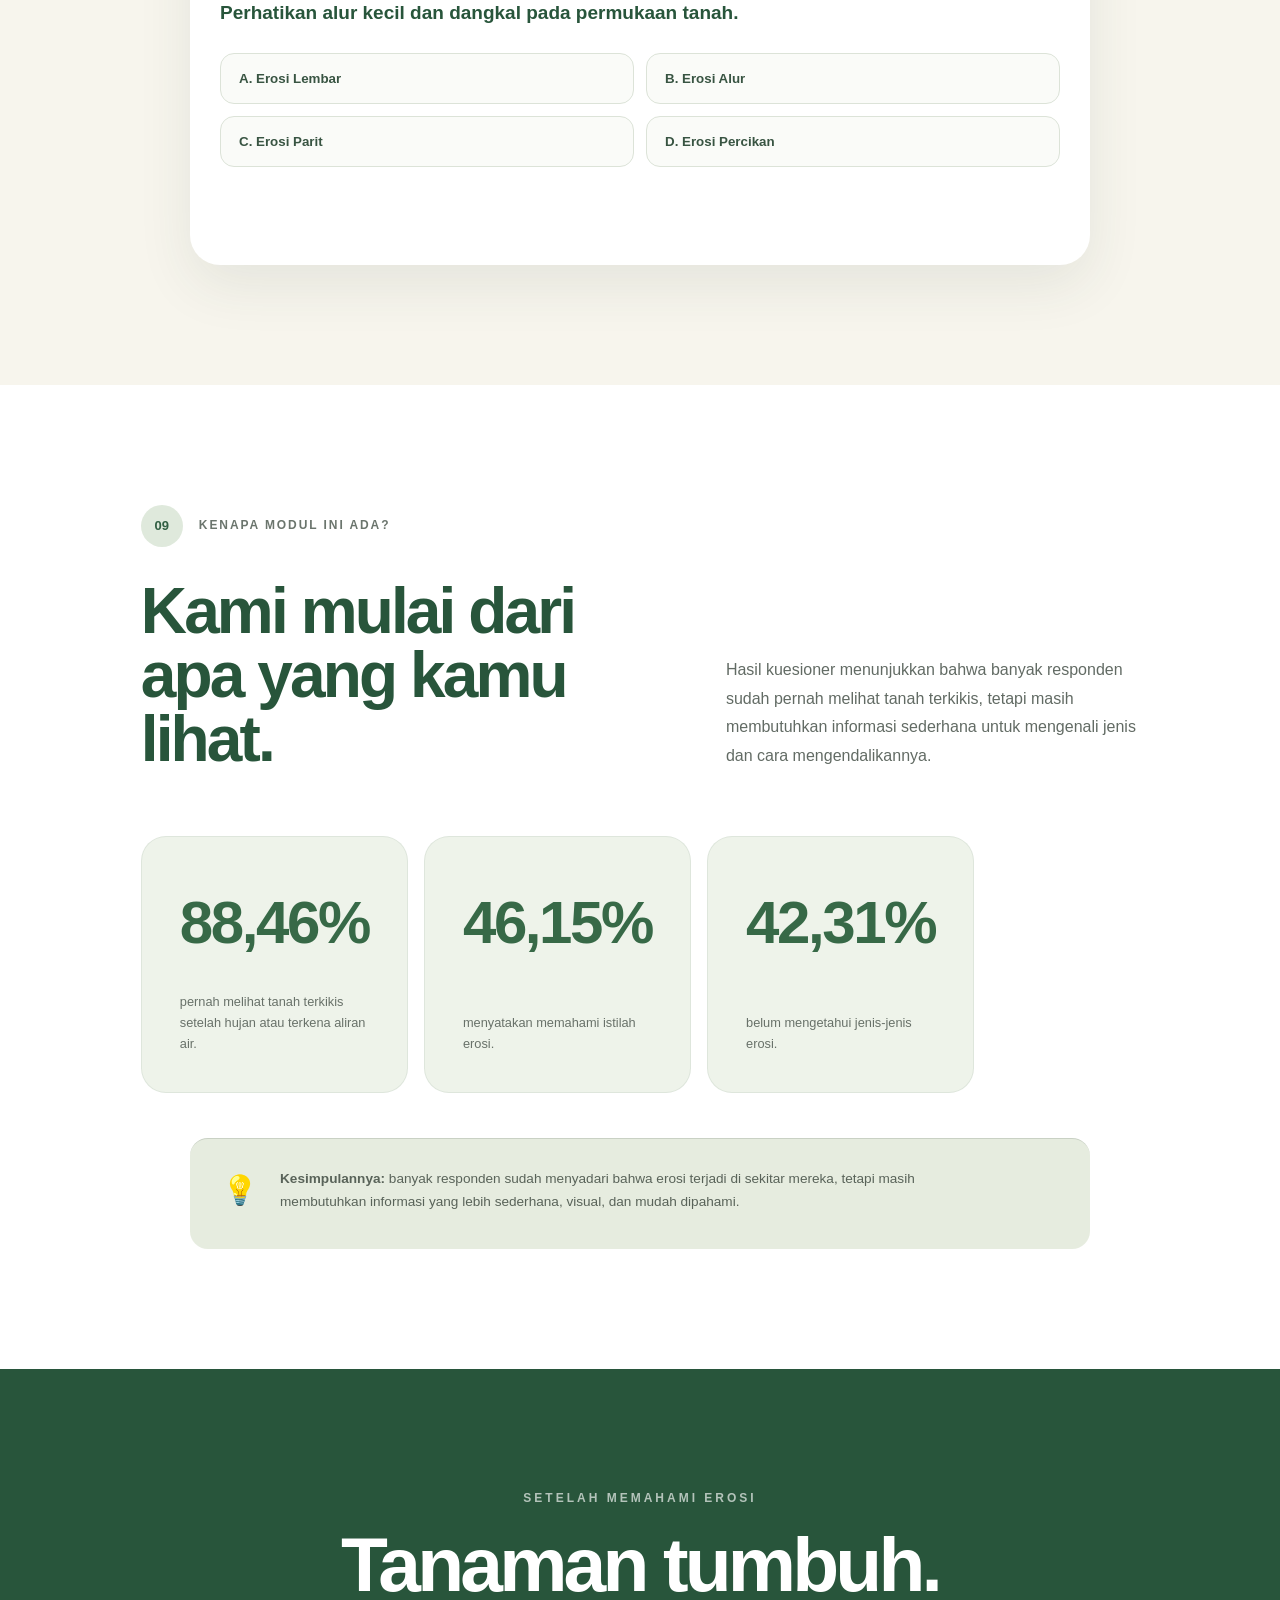
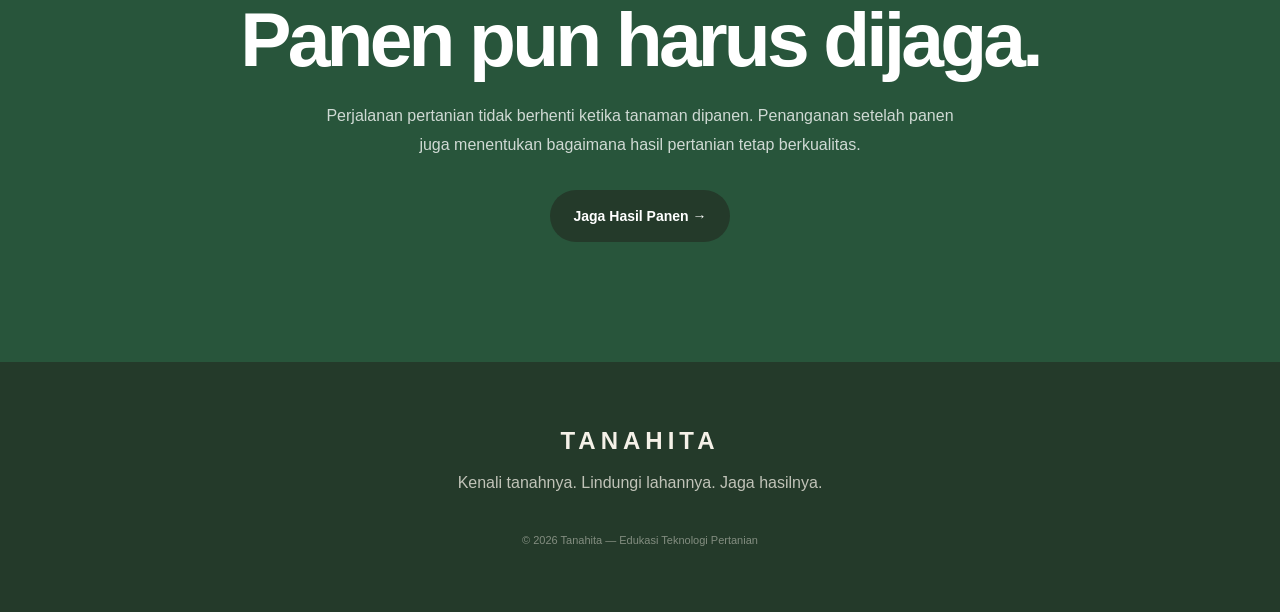
==== commit 34cd63a4: "Update erosi.html" ====
--- a/erosi.html
+++ b/erosi.html
@@ -1170,7 +1170,7 @@
                     <div class="quiz-photo">
 
                         <img
-                            src="erosi-assets/erosi-02-alur.jpg"
+                            src="erosi-02-alur.jpg"
                             alt="Foto alur kecil dan dangkal pada permukaan tanah"
                         >
 
@@ -1237,7 +1237,7 @@
                     <div class="quiz-photo">
 
                         <img
-                            src="erosi-assets/erosi-03-parit.jpg"
+                            src="erosi-03-parit.jpg"
                             alt="Foto alur erosi yang lebih besar dan dalam"
                         >
 
@@ -1304,7 +1304,7 @@
                     <div class="quiz-photo">
 
                         <img
-                            src="erosi-assets/erosi-04-tebing.jpg"
+                            src="erosi-04-tebing.jpg"
                             alt="Foto tepian sungai yang mengalami pengikisan"
                         >
 
